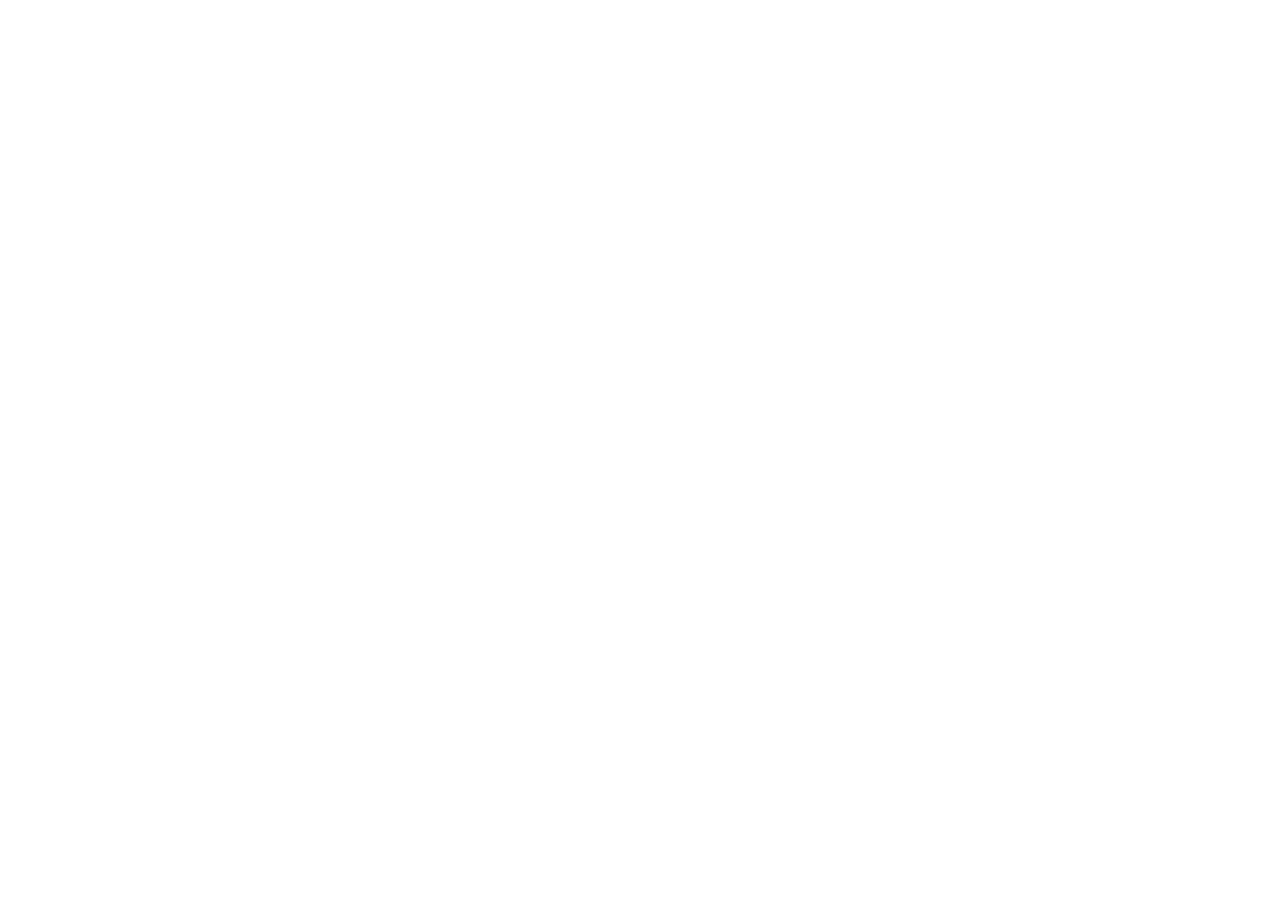
==== design-system/01-tokens/index.html @ 94b1780a "feat: add html boilerplate + design tokens for colors, typography, spacing, border-radius and shadow" ====
<!DOCTYPE html>
<html lang="en">
<head>
    <meta charset="UTF-8">
    <meta name="viewport" content="width=device-width, initial-scale=1.0">
    <title>Design Tokens</title>
    <link rel="stylesheet" href="tokens.css">
    <link rel="stylesheet" href="styles.css">
</head>
<body>
    
    
</body>
</html>
---- design-system/01-tokens/tokens.css ----
/* Token system */
:root {
    /* Colors */
    --color-primary-50: #f7f8ff;
    --color-primary-100: #c2cafd;
    --color-primary-200: #97a2f8;
    --color-primary-500: #767ff1;
    --color-primary-600: #595fc1;
    --color-primary-700: #2e316a;

    --color-neutral-0:   #FFFFFF;
    --color-neutral-50:  #F9FAFB;
    --color-neutral-100: #F3F4F6;
    --color-neutral-200: #E5E7EB;
    --color-neutral-400: #9CA3AF;
    --color-neutral-600: #4B5563;
    --color-neutral-900: #111827;

    --color-error-500:   #EF4444;
    --color-error-700:   #B91C1C;

    /* Typography */
    --font-family-base: 'Inter', -apple-system, BlinkMacSystemFont, sans-serif;
    --font-size-xs:   0.75rem;   /* 12px */
    --font-size-sm:   0.875rem;  /* 14px */
    --font-size-base: 1rem;      /* 16px */
    --font-size-lg:   1.125rem;  /* 18px */
    --font-size-xl:   1.25rem;   /* 20px */
    --font-size-2xl:  1.5rem;    /* 24px */
    --font-size-3xl:  1.875rem;  /* 30px */

    --font-weight-normal:   400;
    --font-weight-medium:   500;
    --font-weight-semibold: 600;
    --font-weight-bold:     700;

    --line-height-tight:   1.25;
    --line-height-normal:  1.5;
    --line-height-relaxed: 1.75;

    /* Spacing */
    --spacing-1:  0.25rem;  /* 4px */
    --spacing-2:  0.5rem;   /* 8px */
    --spacing-3:  0.75rem;  /* 12px */
    --spacing-4:  1rem;     /* 16px */
    --spacing-5:  1.25rem;  /* 20px */
    --spacing-6:  1.5rem;   /* 24px */
    --spacing-8:  2rem;     /* 32px */
    --spacing-10: 2.5rem;   /* 40px */
    --spacing-12: 3rem;     /* 48px */

    /* Border radius */
    --radius-sm:   0.25rem;  /* 4px */
    --radius-md:   0.375rem; /* 6px */
    --radius-lg:   0.5rem;   /* 8px */
    --radius-xl:   0.75rem;  /* 12px */
    --radius-full: 9999px;   /* pill shape */

    /* Shadows */
    --shadow-sm: 0 1px 2px 0 rgb(0 0 0 / 0.05);
    --shadow-md: 0 4px 6px -1px rgb(0 0 0 / 0.1), 0 2px 4px -2px rgb(0 0 0 / 0.1);
    --shadow-lg: 0 10px 15px -3px rgb(0 0 0 / 0.1), 0 4px 6px -4px rgb(0 0 0 / 0.1);

}
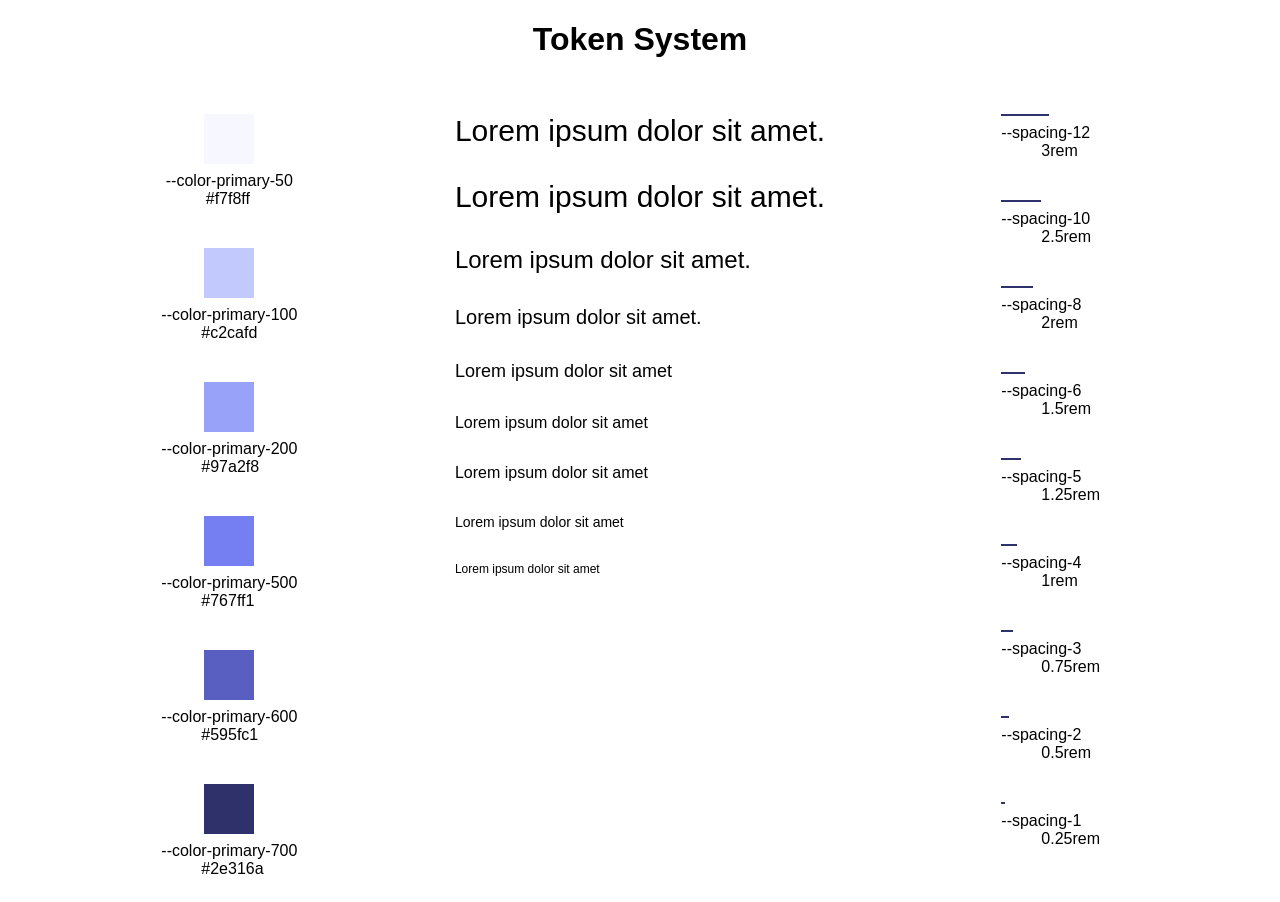
==== commit 764e2df2: "feat: add html structure and css styles for color, typography and spacing tokens" ====
--- a/design-system/01-tokens/index.html
+++ b/design-system/01-tokens/index.html
@@ -8,7 +8,147 @@
     <link rel="stylesheet" href="styles.css">
 </head>
 <body>
+
+    <h1 class="align-center">Token System</h1>
+    <div class="token-grid">
+        <section id="colors">
+            <article class="token-card" data-token="--color-primary-50">
+                <div class="color-swatch" style="background-color: var(--color-primary-50)"></div>
+                <div class="token-details">
+                    <dt class="var-name"></dt>
+                    <dd class="var-value"></dd>
+                </div>
+            </article>
+
+            <article class="token-card" data-token="--color-primary-100">
+                <div class="color-swatch" style="background-color: var(--color-primary-100)"></div>
+                <div class="token-details">
+                    <dt class="var-name"></dt>
+                    <dd class="var-value"></dd>
+                </div>
+            </article>
+
+            <article class="token-card" data-token="--color-primary-200">
+                <div class="color-swatch" style="background-color: var(--color-primary-200)"></div>
+                <div class="token-details">
+                    <dt class="var-name"></dt>
+                    <dd class="var-value"></dd>
+                </div>
+            </article>
+
+            <article class="token-card" data-token="--color-primary-500">
+                <div class="color-swatch" style="background-color: var(--color-primary-500)"></div>
+                <div class="token-details">
+                    <dt class="var-name"></dt>
+                    <dd class="var-value"></dd>
+                </div>
+            </article>
+
+            <article class="token-card" data-token="--color-primary-600">
+                <div class="color-swatch" style="background-color: var(--color-primary-600)"></div>
+                <div class="token-details">
+                    <dt class="var-name"></dt>
+                    <dd class="var-value"></dd>
+                </div>
+            </article>
+
+            <article class="token-card" data-token="--color-primary-700">
+                <div class="color-swatch" style="background-color: var(--color-primary-700)"></div>
+                <div class="token-label">
+                    <dt class="var-name"></dt>
+                    <dd class="var-value"></dd>
+                </div>
+            </article>
+        </section>
+
+        <section id="typography">
+            <div style="font-size: var(--font-size-3xl)">Lorem ipsum dolor sit amet.</div>
+            <div style="font-size: var(--font-size-3xl)">Lorem ipsum dolor sit amet.</div>
+            <div style="font-size: var(--font-size-2xl)">Lorem ipsum dolor sit amet.</div>
+            <div style="font-size: var(--font-size-xl)">Lorem ipsum dolor sit amet.</div>
+            <div style="font-size: var(--font-size-lg)">Lorem ipsum dolor sit amet</div>
+            <div style="font-size: var(--font-size-base)">Lorem ipsum dolor sit amet</div>
+            <div style="font-size: var(--font-size-md)">Lorem ipsum dolor sit amet</div>
+            <div style="font-size: var(--font-size-sm)">Lorem ipsum dolor sit amet</div>
+            <div style="font-size: var(--font-size-xs)">Lorem ipsum dolor sit amet</div>
+        </section>
+
+        <section id="spacing">
+            <article class="token-card" data-token="--spacing-12">
+                <div class="spacing-bar" style="width: var(--spacing-12)"></div>
+                <div class="token-label">
+                    <dt class="var-name"></dt>
+                    <dd class="var-value"></dd>
+                </div>
+            </article>
+
+            <article class="token-card" data-token="--spacing-10">
+                <div class="spacing-bar" style="width: var(--spacing-10)"></div>
+                <div class="token-label">
+                    <dt class="var-name"></dt>
+                    <dd class="var-value"></dd>
+                </div>
+            </article>
+
+            <article class="token-card" data-token="--spacing-8">
+                <div class="spacing-bar" style="width: var(--spacing-8)"></div>
+                <div class="token-label">
+                    <dt class="var-name"></dt>
+                    <dd class="var-value"></dd>
+                </div>
+            </article>
+
+            <article class="token-card" data-token="--spacing-6">
+                <div class="spacing-bar" style="width: var(--spacing-6)"></div>
+                <div class="token-label">
+                    <dt class="var-name"></dt>
+                    <dd class="var-value"></dd>
+                </div>
+            </article>
+
+            <article class="token-card" data-token="--spacing-5">
+                <div class="spacing-bar" style="width: var(--spacing-5)"></div>
+                <div class="token-label">
+                    <dt class="var-name"></dt>
+                    <dd class="var-value"></dd>
+                </div>
+            </article>
+
+            <article class="token-card" data-token="--spacing-4">
+                <div class="spacing-bar" style="width: var(--spacing-4)"></div>
+                <div class="token-label">
+                    <dt class="var-name"></dt>
+                    <dd class="var-value"></dd>
+                </div>
+            </article>
+
+            <article class="token-card" data-token="--spacing-3">
+                <div class="spacing-bar" style="width: var(--spacing-3)"></div>
+                <div class="token-label">
+                    <dt class="var-name"></dt>
+                    <dd class="var-value"></dd>
+                </div>
+            </article>
+
+            <article class="token-card" data-token="--spacing-2">
+                <div class="spacing-bar" style="width: var(--spacing-2)"></div>
+                <div class="token-label">
+                    <dt class="var-name"></dt>
+                    <dd class="var-value"></dd>
+                </div>
+            </article>
+
+            <article class="token-card" data-token="--spacing-1">
+                <div class="spacing-bar" style="width: var(--spacing-1)"></div>
+                <div class="token-label">
+                    <dt class="var-name"></dt>
+                    <dd class="var-value"></dd>
+                </div>
+            </article>
+        </section>
+
+    </div>
     
-    
+    <script src="main.js"></script>
 </body>
 </html>
--- a/design-system/01-tokens/styles.css
+++ b/design-system/01-tokens/styles.css
@@ -0,0 +1,48 @@
+@import url('tokens.css');
+
+body {
+    font-family: var(--font-family-base);
+}
+
+section {
+    display: flex;
+    flex-direction: column;
+    gap: var(--spacing-8)
+}
+
+.align-center {
+    text-align: center
+}
+
+.token-grid {
+    display: grid;
+    justify-items: center;
+    grid-template-columns: 1fr 1fr 1fr;
+    padding: var(--spacing-2) var(--spacing-4);
+    margin-top: var(--spacing-12)
+}
+
+.color-swatch {
+    height: 50px;
+    width: 50px
+}
+
+.token-card {
+    display: flex;
+    flex-direction: column;
+    gap: var(--spacing-2);
+    justify-content: center;
+    align-items: center;
+    margin-bottom: var(--spacing-2)
+}
+
+#spacing .token-card {
+    align-items: flex-start
+}
+
+
+.spacing-bar {
+    height: 2px;
+    background-color: var(--color-primary-700);
+    
+}
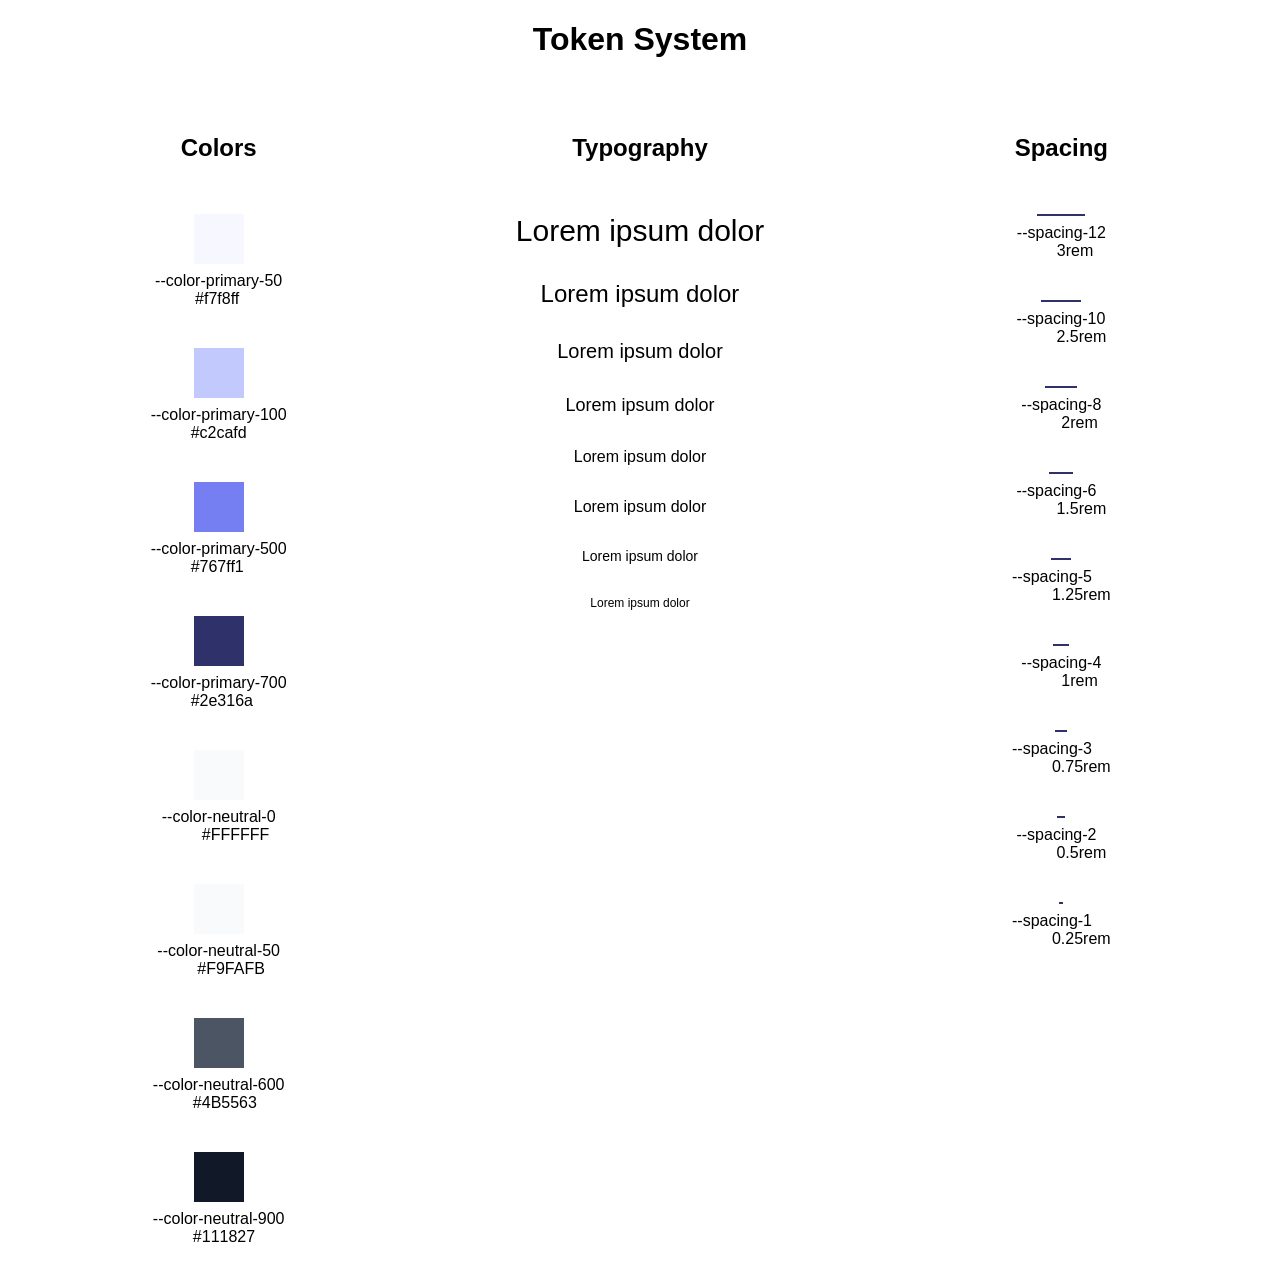
==== commit 3b1bcda4: "feat: add neutral color visualization + modify the grid layout to be responsive on all screen sizes" ====
--- a/design-system/01-tokens/index.html
+++ b/design-system/01-tokens/index.html
@@ -9,9 +9,10 @@
 </head>
 <body>
 
-    <h1 class="align-center">Token System</h1>
+    <h1>Token System</h1>
     <div class="token-grid">
         <section id="colors">
+            <h2>Colors</h2>
             <article class="token-card" data-token="--color-primary-50">
                 <div class="color-swatch" style="background-color: var(--color-primary-50)"></div>
                 <div class="token-details">
@@ -28,24 +29,8 @@
                 </div>
             </article>
 
-            <article class="token-card" data-token="--color-primary-200">
-                <div class="color-swatch" style="background-color: var(--color-primary-200)"></div>
-                <div class="token-details">
-                    <dt class="var-name"></dt>
-                    <dd class="var-value"></dd>
-                </div>
-            </article>
-
             <article class="token-card" data-token="--color-primary-500">
                 <div class="color-swatch" style="background-color: var(--color-primary-500)"></div>
-                <div class="token-details">
-                    <dt class="var-name"></dt>
-                    <dd class="var-value"></dd>
-                </div>
-            </article>
-
-            <article class="token-card" data-token="--color-primary-600">
-                <div class="color-swatch" style="background-color: var(--color-primary-600)"></div>
                 <div class="token-details">
                     <dt class="var-name"></dt>
                     <dd class="var-value"></dd>
@@ -59,21 +44,54 @@
                     <dd class="var-value"></dd>
                 </div>
             </article>
+
+            <article class="token-card" data-token="--color-neutral-0">
+                <div class="color-swatch" style="background-color: var(--color-neutral-50)"></div>
+                <div class="token-details">
+                    <dt class="var-name"></dt>
+                    <dd class="var-value"></dd>
+                </div>
+            </article>
+
+            <article class="token-card" data-token="--color-neutral-50">
+                <div class="color-swatch" style="background-color: var(--color-neutral-50)"></div>
+                <div class="token-details">
+                    <dt class="var-name"></dt>
+                    <dd class="var-value"></dd>
+                </div>
+            </article>
+
+            <article class="token-card" data-token="--color-neutral-600">
+                <div class="color-swatch" style="background-color: var(--color-neutral-600)"></div>
+                <div class="token-details">
+                    <dt class="var-name"></dt>
+                    <dd class="var-value"></dd>
+                </div>
+            </article>
+
+            <article class="token-card" data-token="--color-neutral-900">
+                <div class="color-swatch" style="background-color: var(--color-neutral-900)"></div>
+                <div class="token-details">
+                    <dt class="var-name"></dt>
+                    <dd class="var-value"></dd>
+                </div>
+            </article>
         </section>
 
         <section id="typography">
-            <div style="font-size: var(--font-size-3xl)">Lorem ipsum dolor sit amet.</div>
-            <div style="font-size: var(--font-size-3xl)">Lorem ipsum dolor sit amet.</div>
-            <div style="font-size: var(--font-size-2xl)">Lorem ipsum dolor sit amet.</div>
-            <div style="font-size: var(--font-size-xl)">Lorem ipsum dolor sit amet.</div>
-            <div style="font-size: var(--font-size-lg)">Lorem ipsum dolor sit amet</div>
-            <div style="font-size: var(--font-size-base)">Lorem ipsum dolor sit amet</div>
-            <div style="font-size: var(--font-size-md)">Lorem ipsum dolor sit amet</div>
-            <div style="font-size: var(--font-size-sm)">Lorem ipsum dolor sit amet</div>
-            <div style="font-size: var(--font-size-xs)">Lorem ipsum dolor sit amet</div>
+            <h2>Typography</h2>
+            <div style="font-size: var(--font-size-3xl)">Lorem ipsum dolor</div>
+            <div style="font-size: var(--font-size-2xl)">Lorem ipsum dolor</div>
+            <div style="font-size: var(--font-size-xl)">Lorem ipsum dolor</div>
+            <div style="font-size: var(--font-size-lg)">Lorem ipsum dolor</div>
+            <div style="font-size: var(--font-size-base)">Lorem ipsum dolor</div>
+            <div style="font-size: var(--font-size-md)">Lorem ipsum dolor</div>
+            <div style="font-size: var(--font-size-sm)">Lorem ipsum dolor</div>
+            <div style="font-size: var(--font-size-xs)">Lorem ipsum dolor</div>
         </section>
 
         <section id="spacing">
+            <h2>Spacing</h2>
             <article class="token-card" data-token="--spacing-12">
                 <div class="spacing-bar" style="width: var(--spacing-12)"></div>
                 <div class="token-label">
@@ -146,7 +164,6 @@
                 </div>
             </article>
         </section>
-
     </div>
     
     <script src="main.js"></script>
--- a/design-system/01-tokens/tokens.css
+++ b/design-system/01-tokens/tokens.css
@@ -3,21 +3,16 @@
     /* Colors */
     --color-primary-50: #f7f8ff;
     --color-primary-100: #c2cafd;
-    --color-primary-200: #97a2f8;
     --color-primary-500: #767ff1;
-    --color-primary-600: #595fc1;
     --color-primary-700: #2e316a;
 
     --color-neutral-0:   #FFFFFF;
     --color-neutral-50:  #F9FAFB;
-    --color-neutral-100: #F3F4F6;
-    --color-neutral-200: #E5E7EB;
-    --color-neutral-400: #9CA3AF;
     --color-neutral-600: #4B5563;
     --color-neutral-900: #111827;
 
     --color-error-500:   #EF4444;
-    --color-error-700:   #B91C1C;
+    --color-warning-700:   #B91C1C;
 
     /* Typography */
     --font-family-base: 'Inter', -apple-system, BlinkMacSystemFont, sans-serif;
--- a/design-system/01-tokens/styles.css
+++ b/design-system/01-tokens/styles.css
@@ -10,14 +10,16 @@
     gap: var(--spacing-8)
 }
 
-.align-center {
+h1, h2 {
     text-align: center
 }
 
 .token-grid {
     display: grid;
+    gap: var(--spacing-8);
+    row-gap: var(--spacing-12);
     justify-items: center;
-    grid-template-columns: 1fr 1fr 1fr;
+    grid-template-columns: repeat(auto-fit, minmax(260px, 1fr));
     padding: var(--spacing-2) var(--spacing-4);
     margin-top: var(--spacing-12)
 }
@@ -36,13 +38,13 @@
     margin-bottom: var(--spacing-2)
 }
 
-#spacing .token-card {
-    align-items: flex-start
-}
-
 
 .spacing-bar {
     height: 2px;
     background-color: var(--color-primary-700);
     
+}
+
+#typography div {
+    text-align: center;
 }
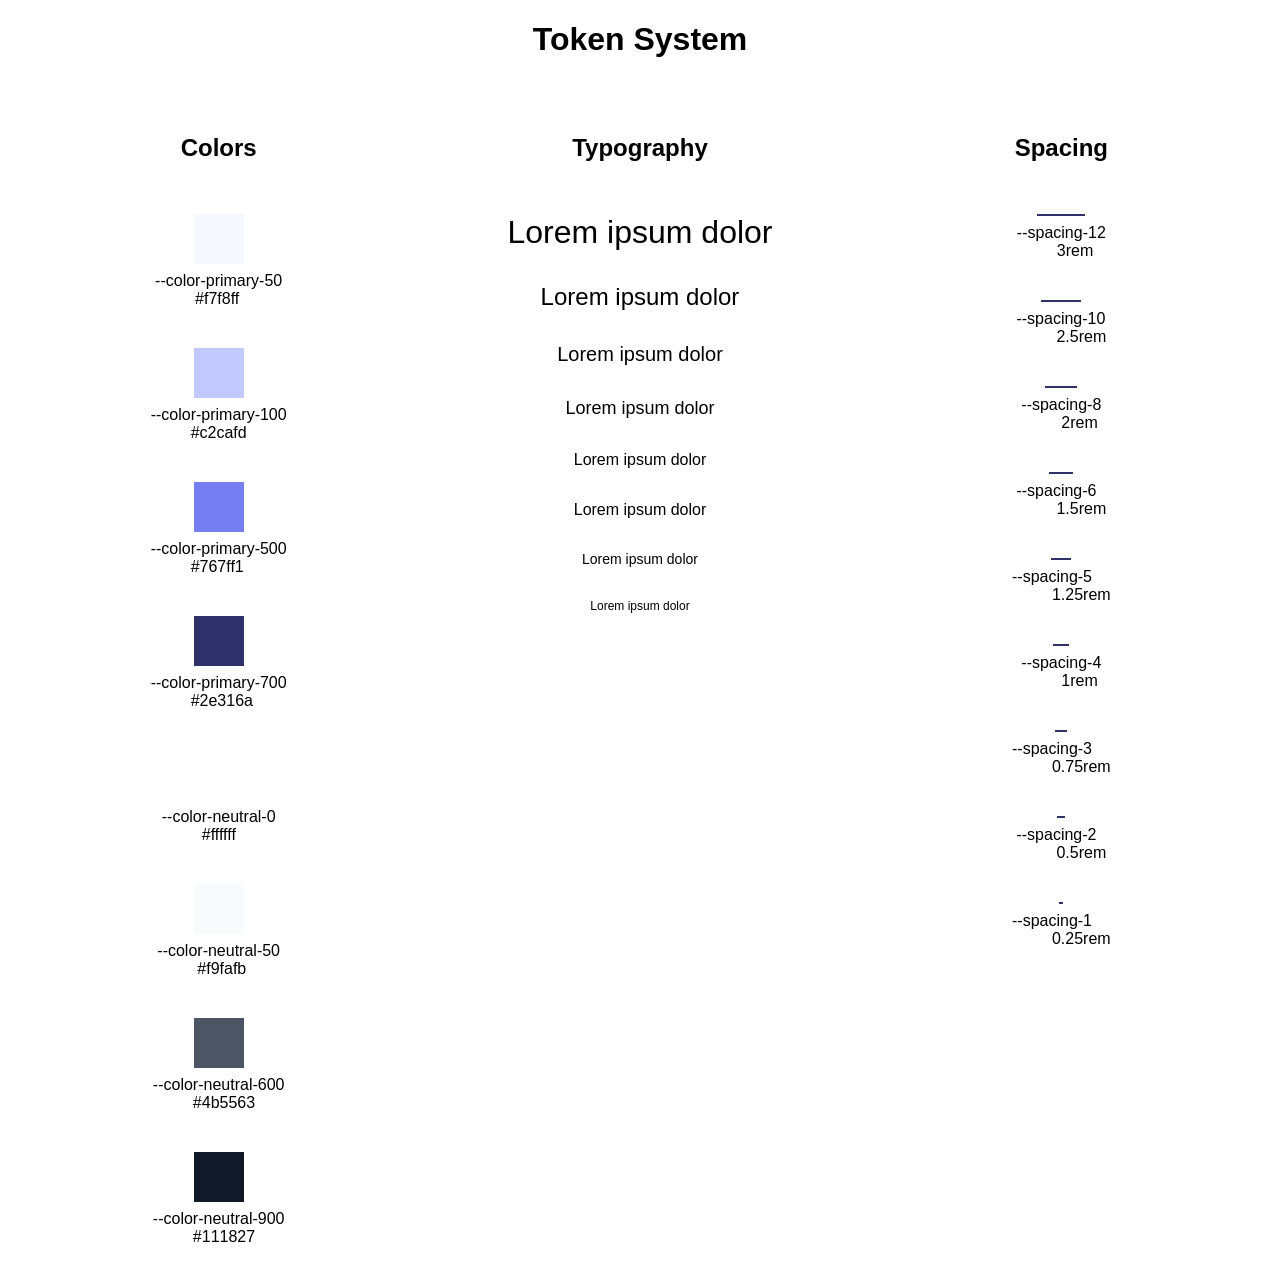
==== commit c09d2d2a: "fix(01-tokens): remove inline css styles from index.html and let javascript apply css styles (color " ====
--- a/design-system/01-tokens/index.html
+++ b/design-system/01-tokens/index.html
@@ -14,7 +14,7 @@
         <section id="colors">
             <h2>Colors</h2>
             <article class="token-card" data-token="--color-primary-50">
-                <div class="color-swatch" style="background-color: var(--color-primary-50)"></div>
+                <div class="color-swatch"></div>
                 <div class="token-details">
                     <dt class="var-name"></dt>
                     <dd class="var-value"></dd>
@@ -22,7 +22,7 @@
             </article>
 
             <article class="token-card" data-token="--color-primary-100">
-                <div class="color-swatch" style="background-color: var(--color-primary-100)"></div>
+                <div class="color-swatch"></div>
                 <div class="token-details">
                     <dt class="var-name"></dt>
                     <dd class="var-value"></dd>
@@ -30,7 +30,7 @@
             </article>
 
             <article class="token-card" data-token="--color-primary-500">
-                <div class="color-swatch" style="background-color: var(--color-primary-500)"></div>
+                <div class="color-swatch"></div>
                 <div class="token-details">
                     <dt class="var-name"></dt>
                     <dd class="var-value"></dd>
@@ -38,7 +38,7 @@
             </article>
 
             <article class="token-card" data-token="--color-primary-700">
-                <div class="color-swatch" style="background-color: var(--color-primary-700)"></div>
+                <div class="color-swatch"></div>
                 <div class="token-label">
                     <dt class="var-name"></dt>
                     <dd class="var-value"></dd>
@@ -46,7 +46,7 @@
             </article>
 
             <article class="token-card" data-token="--color-neutral-0">
-                <div class="color-swatch" style="background-color: var(--color-neutral-50)"></div>
+                <div class="color-swatch"></div>
                 <div class="token-details">
                     <dt class="var-name"></dt>
                     <dd class="var-value"></dd>
@@ -54,7 +54,7 @@
             </article>
 
             <article class="token-card" data-token="--color-neutral-50">
-                <div class="color-swatch" style="background-color: var(--color-neutral-50)"></div>
+                <div class="color-swatch"></div>
                 <div class="token-details">
                     <dt class="var-name"></dt>
                     <dd class="var-value"></dd>
@@ -62,7 +62,7 @@
             </article>
 
             <article class="token-card" data-token="--color-neutral-600">
-                <div class="color-swatch" style="background-color: var(--color-neutral-600)"></div>
+                <div class="color-swatch"></div>
                 <div class="token-details">
                     <dt class="var-name"></dt>
                     <dd class="var-value"></dd>
@@ -70,7 +70,7 @@
             </article>
 
             <article class="token-card" data-token="--color-neutral-900">
-                <div class="color-swatch" style="background-color: var(--color-neutral-900)"></div>
+                <div class="color-swatch"></div>
                 <div class="token-details">
                     <dt class="var-name"></dt>
                     <dd class="var-value"></dd>
--- a/design-system/01-tokens/tokens.css
+++ b/design-system/01-tokens/tokens.css
@@ -1,18 +1,22 @@
 /* Token system */
 :root {
     /* Colors */
-    --color-primary-50: #f7f8ff;
+    --color-primary-50:  #f7f8ff;
     --color-primary-100: #c2cafd;
+    --color-primary-300: #91a5f6;
     --color-primary-500: #767ff1;
+    --color-primary-600: #666ed2;
     --color-primary-700: #2e316a;
+    --color-primary-900: #202850;
 
-    --color-neutral-0:   #FFFFFF;
-    --color-neutral-50:  #F9FAFB;
-    --color-neutral-600: #4B5563;
+    --color-neutral-0:   #ffffff;
+    --color-neutral-50:  #f9fafb;
+    --color-neutral-600: #4b5563;
     --color-neutral-900: #111827;
 
-    --color-error-500:   #EF4444;
-    --color-warning-700:   #B91C1C;
+    --color-error-500:   #ae4767;
+    --color-error-700:   #9b1f4f;
+    --color-error-900:   #7c173e;
 
     /* Typography */
     --font-family-base: 'Inter', -apple-system, BlinkMacSystemFont, sans-serif;
@@ -22,7 +26,9 @@
     --font-size-lg:   1.125rem;  /* 18px */
     --font-size-xl:   1.25rem;   /* 20px */
     --font-size-2xl:  1.5rem;    /* 24px */
-    --font-size-3xl:  1.875rem;  /* 30px */
+    --font-size-3xl:  2rem;      /* 32px */
+    --font-size-4xl:  3rem;      /* 48px */
+    --font-size-5xl:  4rem;      /* 64px */
 
     --font-weight-normal:   400;
     --font-weight-medium:   500;
@@ -34,6 +40,7 @@
     --line-height-relaxed: 1.75;
 
     /* Spacing */
+    --spacing-0:  0.125rem;
     --spacing-1:  0.25rem;  /* 4px */
     --spacing-2:  0.5rem;   /* 8px */
     --spacing-3:  0.75rem;  /* 12px */
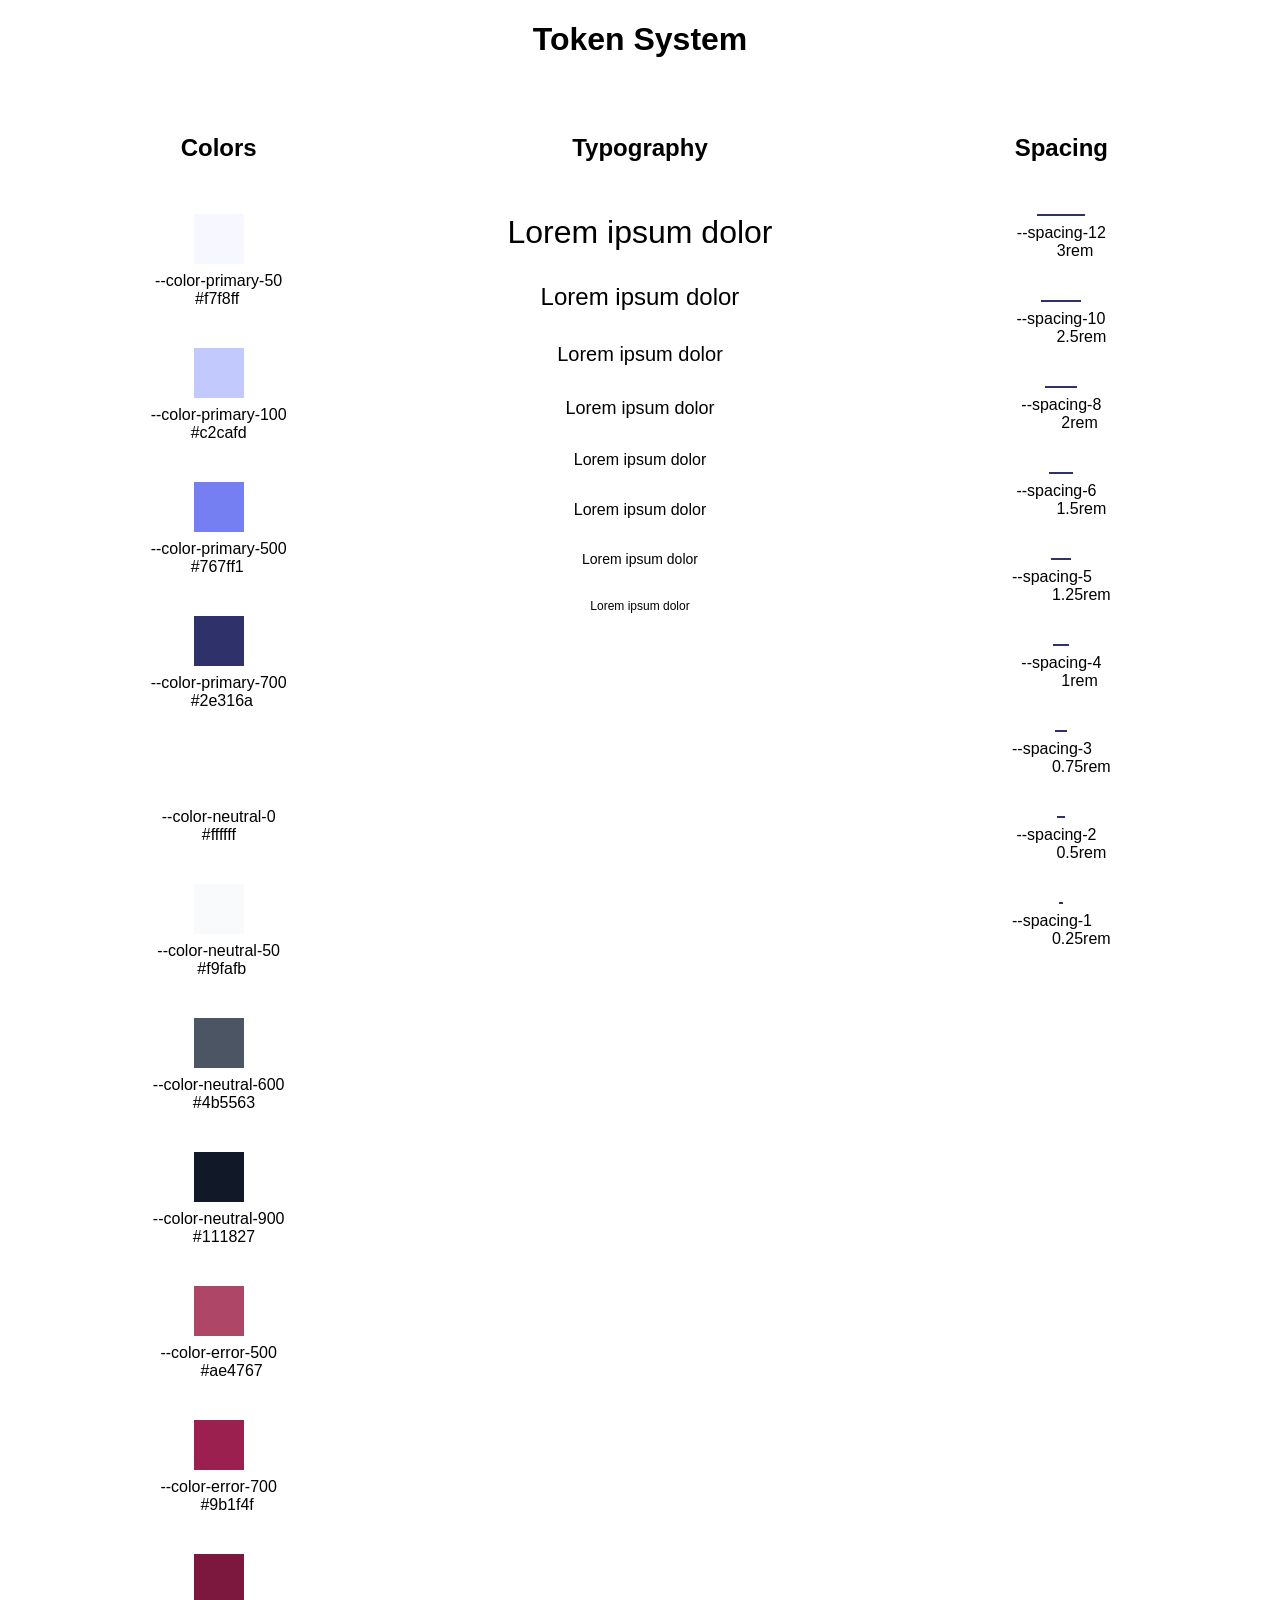
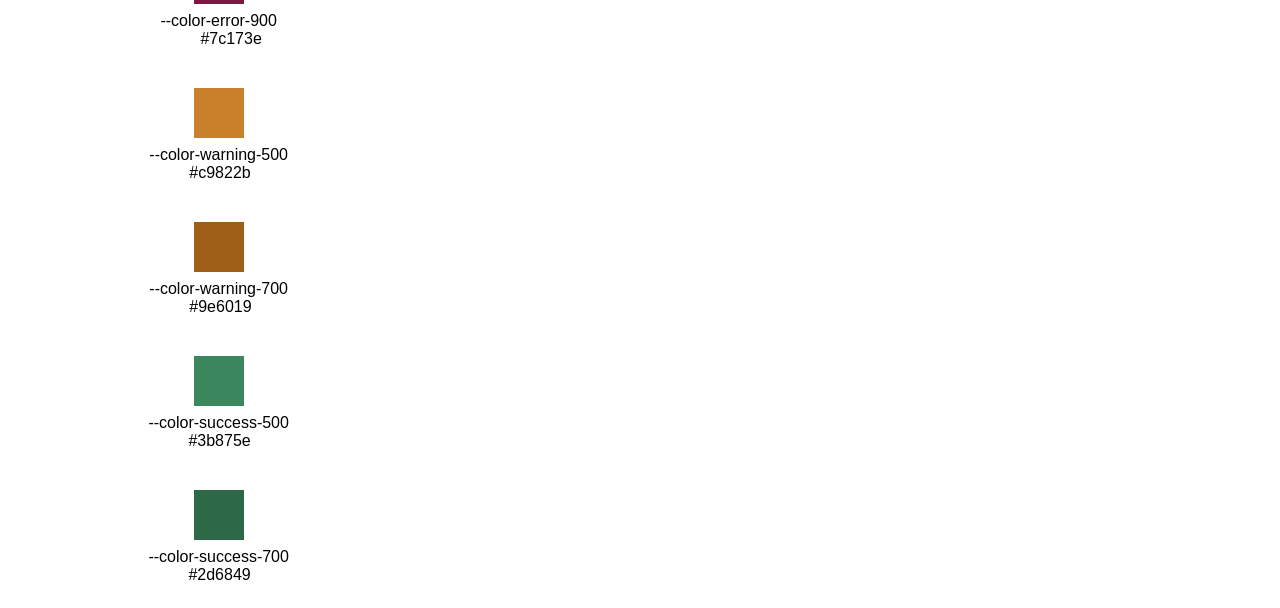
==== commit 83396787: "feat(01-tokens): add tokens for warning and success colors + display all color tokens in the tokens " ====
--- a/design-system/01-tokens/index.html
+++ b/design-system/01-tokens/index.html
@@ -70,6 +70,62 @@
             </article>
 
             <article class="token-card" data-token="--color-neutral-900">
+                <div class="color-swatch"></div>
+                <div class="token-details">
+                    <dt class="var-name"></dt>
+                    <dd class="var-value"></dd>
+                </div>
+            </article>
+
+            <article class="token-card" data-token="--color-error-500">
+                <div class="color-swatch"></div>
+                <div class="token-details">
+                    <dt class="var-name"></dt>
+                    <dd class="var-value"></dd>
+                </div>
+            </article>
+
+            <article class="token-card" data-token="--color-error-700">
+                <div class="color-swatch"></div>
+                <div class="token-details">
+                    <dt class="var-name"></dt>
+                    <dd class="var-value"></dd>
+                </div>
+            </article>
+
+            <article class="token-card" data-token="--color-error-900">
+                <div class="color-swatch"></div>
+                <div class="token-details">
+                    <dt class="var-name"></dt>
+                    <dd class="var-value"></dd>
+                </div>
+            </article>
+
+            <article class="token-card" data-token="--color-warning-500">
+                <div class="color-swatch"></div>
+                <div class="token-details">
+                    <dt class="var-name"></dt>
+                    <dd class="var-value"></dd>
+                </div>
+            </article>
+
+            <article class="token-card" data-token="--color-warning-700">
+                <div class="color-swatch"></div>
+                <div class="token-details">
+                    <dt class="var-name"></dt>
+                    <dd class="var-value"></dd>
+                </div>
+            </article>
+
+            <article class="token-card" data-token="--color-success-500">
+                <div class="color-swatch"></div>
+                <div class="token-details">
+                    <dt class="var-name"></dt>
+                    <dd class="var-value"></dd>
+                </div>
+            </article>
+
+            <article class="token-card" data-token="--color-success-700">
                 <div class="color-swatch"></div>
                 <div class="token-details">
                     <dt class="var-name"></dt>
--- a/design-system/01-tokens/tokens.css
+++ b/design-system/01-tokens/tokens.css
@@ -17,6 +17,12 @@
     --color-error-500:   #ae4767;
     --color-error-700:   #9b1f4f;
     --color-error-900:   #7c173e;
+
+    --color-success-500: #3b875e;
+    --color-success-700: #2d6849;
+
+    --color-warning-500: #c9822b;
+    --color-warning-700: #9e6019;
 
     /* Typography */
     --font-family-base: 'Inter', -apple-system, BlinkMacSystemFont, sans-serif;
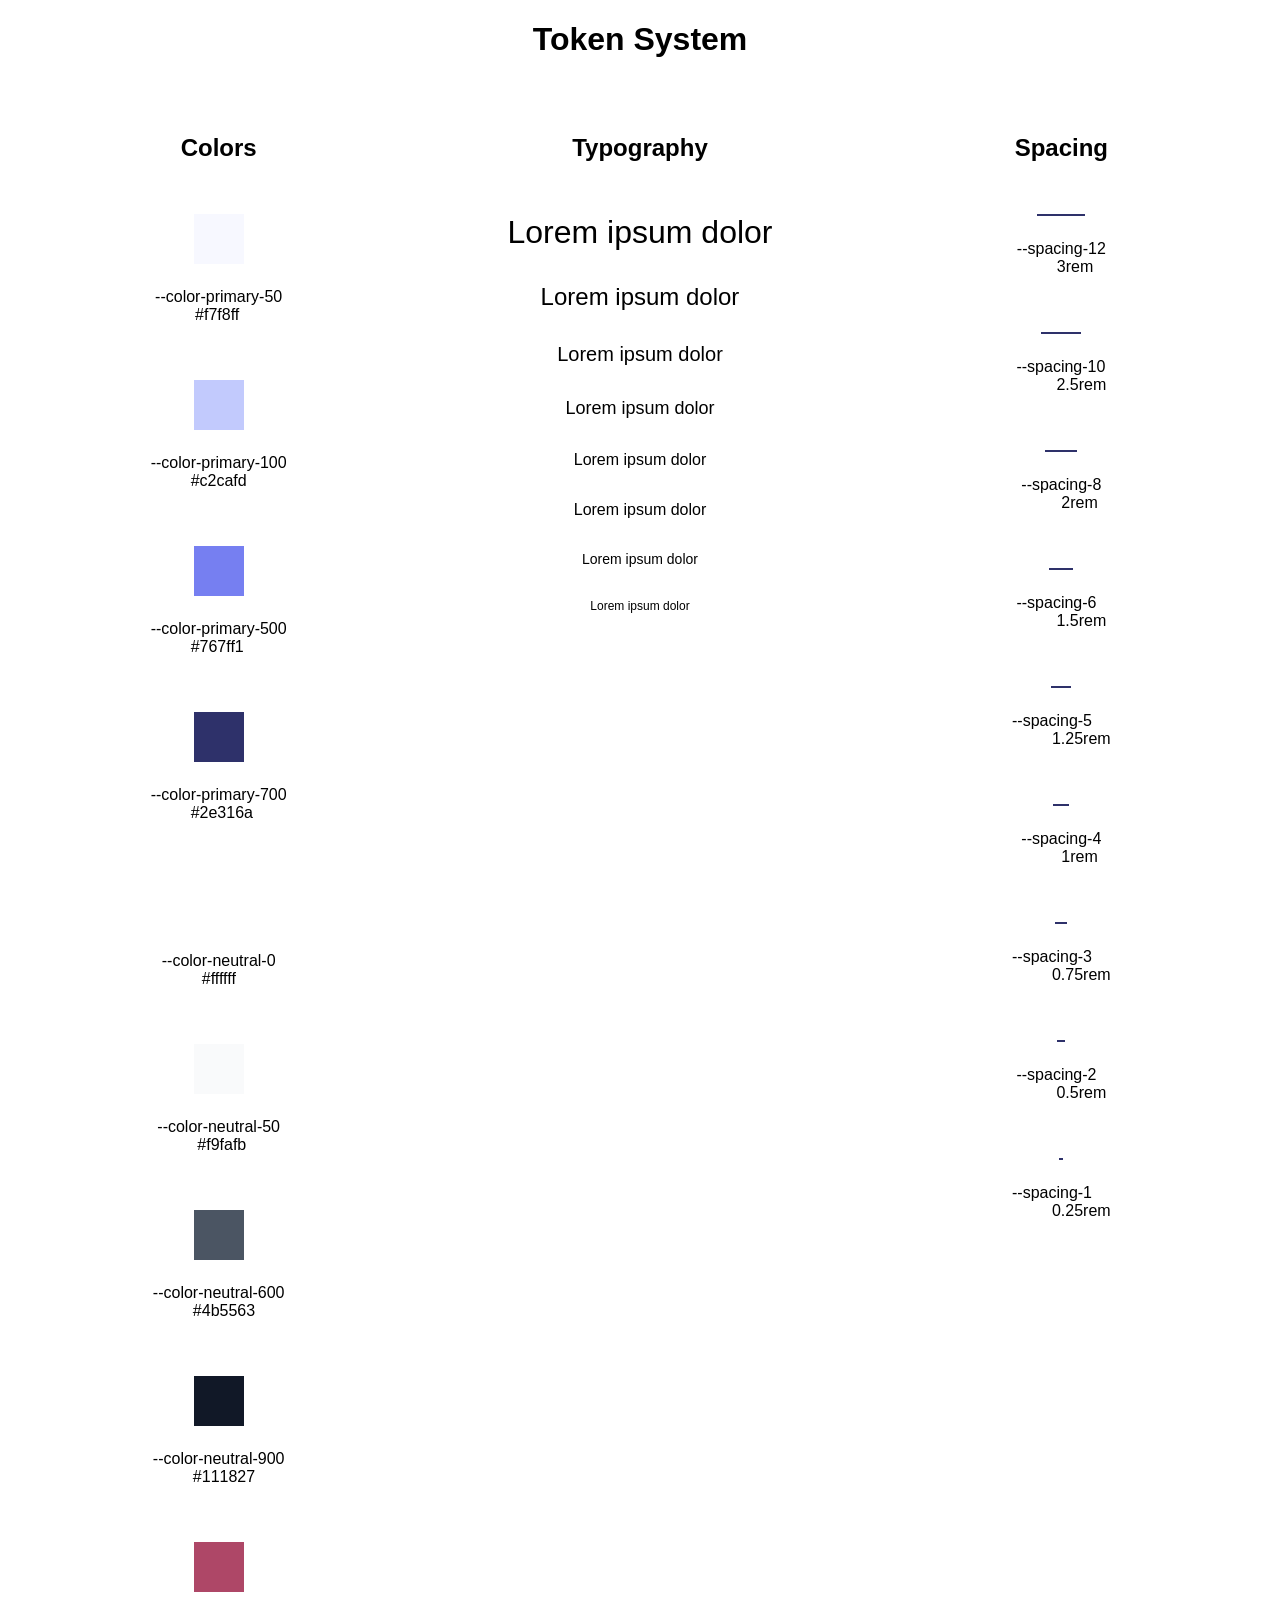
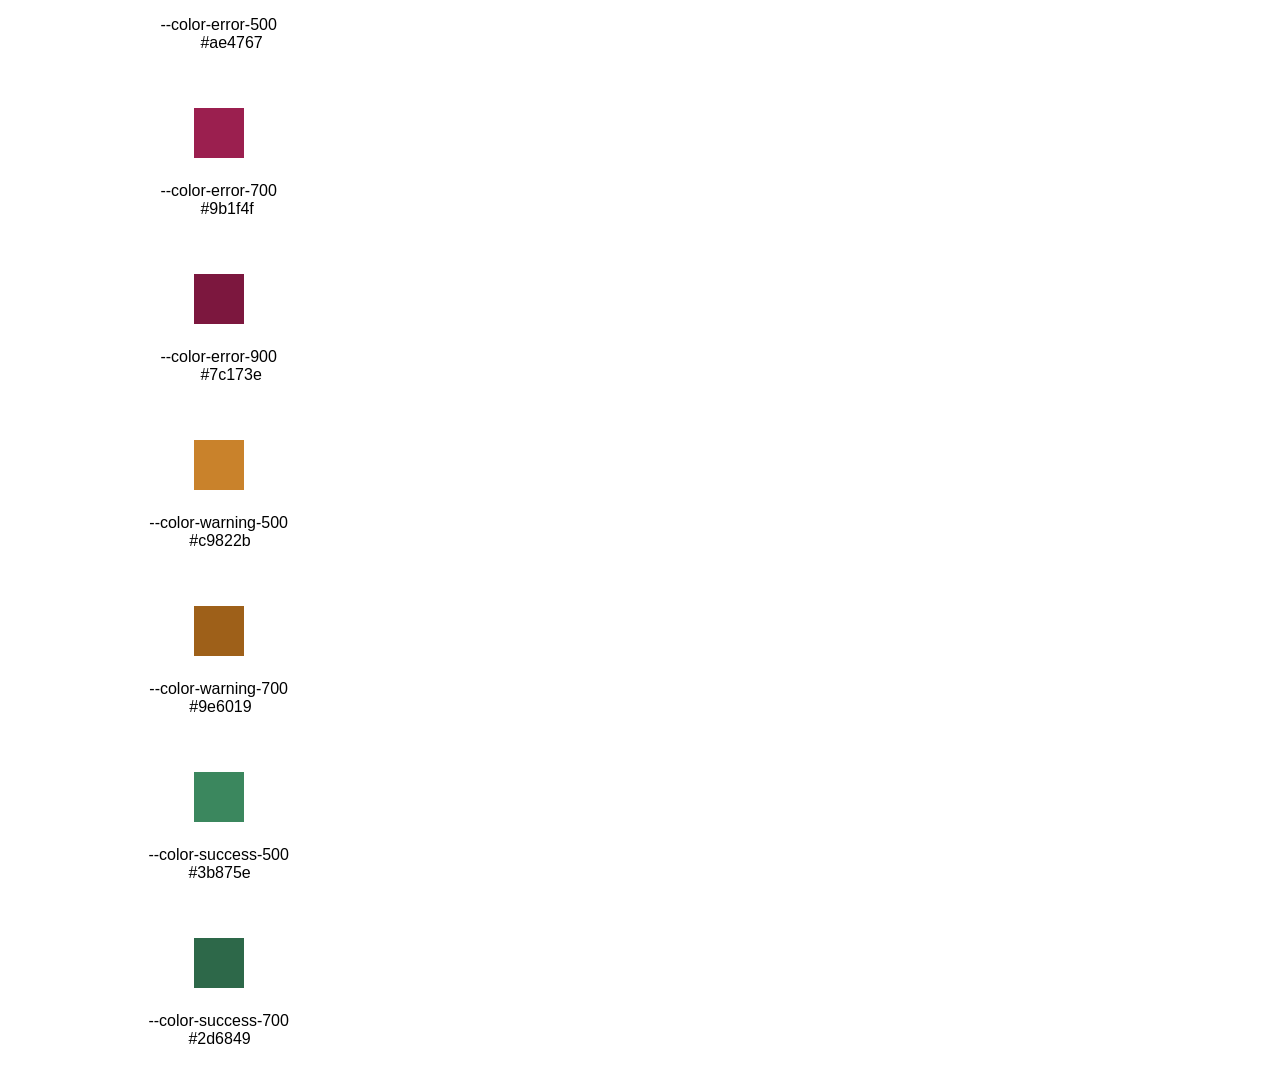
==== commit 9a552551: "fix(01-tokens): change <div> elements containing <dt> and <dd> pairs to <dl> elements as per correct" ====
--- a/design-system/01-tokens/index.html
+++ b/design-system/01-tokens/index.html
@@ -15,122 +15,122 @@
             <h2>Colors</h2>
             <article class="token-card" data-token="--color-primary-50">
                 <div class="color-swatch"></div>
-                <div class="token-details">
-                    <dt class="var-name"></dt>
-                    <dd class="var-value"></dd>
-                </div>
+                <dl class="token-label">
+                    <dt class="var-name"></dt>
+                    <dd class="var-value"></dd>
+                </dl>
             </article>
 
             <article class="token-card" data-token="--color-primary-100">
                 <div class="color-swatch"></div>
-                <div class="token-details">
-                    <dt class="var-name"></dt>
-                    <dd class="var-value"></dd>
-                </div>
+                <dl class="token-label">
+                    <dt class="var-name"></dt>
+                    <dd class="var-value"></dd>
+                </dl>
             </article>
 
             <article class="token-card" data-token="--color-primary-500">
                 <div class="color-swatch"></div>
-                <div class="token-details">
-                    <dt class="var-name"></dt>
-                    <dd class="var-value"></dd>
-                </div>
+                <dl class="token-label">
+                    <dt class="var-name"></dt>
+                    <dd class="var-value"></dd>
+                </dl>
             </article>
 
             <article class="token-card" data-token="--color-primary-700">
                 <div class="color-swatch"></div>
-                <div class="token-label">
-                    <dt class="var-name"></dt>
-                    <dd class="var-value"></dd>
-                </div>
+                <dl class="token-label">
+                    <dt class="var-name"></dt>
+                    <dd class="var-value"></dd>
+                </dl>
             </article>
 
             <article class="token-card" data-token="--color-neutral-0">
                 <div class="color-swatch"></div>
-                <div class="token-details">
-                    <dt class="var-name"></dt>
-                    <dd class="var-value"></dd>
-                </div>
+                <dl class="token-label">
+                    <dt class="var-name"></dt>
+                    <dd class="var-value"></dd>
+                </dl>
             </article>
 
             <article class="token-card" data-token="--color-neutral-50">
                 <div class="color-swatch"></div>
-                <div class="token-details">
-                    <dt class="var-name"></dt>
-                    <dd class="var-value"></dd>
-                </div>
+                <dl class="token-label">
+                    <dt class="var-name"></dt>
+                    <dd class="var-value"></dd>
+                </dl>
             </article>
 
             <article class="token-card" data-token="--color-neutral-600">
                 <div class="color-swatch"></div>
-                <div class="token-details">
-                    <dt class="var-name"></dt>
-                    <dd class="var-value"></dd>
-                </div>
+                <dl class="token-label">
+                    <dt class="var-name"></dt>
+                    <dd class="var-value"></dd>
+                </dl>
             </article>
 
             <article class="token-card" data-token="--color-neutral-900">
                 <div class="color-swatch"></div>
-                <div class="token-details">
-                    <dt class="var-name"></dt>
-                    <dd class="var-value"></dd>
-                </div>
+                <dl class="token-label">
+                    <dt class="var-name"></dt>
+                    <dd class="var-value"></dd>
+                </dl>
             </article>
 
             <article class="token-card" data-token="--color-error-500">
                 <div class="color-swatch"></div>
-                <div class="token-details">
-                    <dt class="var-name"></dt>
-                    <dd class="var-value"></dd>
-                </div>
+                <dl class="token-label">
+                    <dt class="var-name"></dt>
+                    <dd class="var-value"></dd>
+                </dl>
             </article>
 
             <article class="token-card" data-token="--color-error-700">
                 <div class="color-swatch"></div>
-                <div class="token-details">
-                    <dt class="var-name"></dt>
-                    <dd class="var-value"></dd>
-                </div>
+                <dl class="token-label">
+                    <dt class="var-name"></dt>
+                    <dd class="var-value"></dd>
+                </dl>
             </article>
 
             <article class="token-card" data-token="--color-error-900">
                 <div class="color-swatch"></div>
-                <div class="token-details">
-                    <dt class="var-name"></dt>
-                    <dd class="var-value"></dd>
-                </div>
+                <dl class="token-label">
+                    <dt class="var-name"></dt>
+                    <dd class="var-value"></dd>
+                </dl>
             </article>
 
             <article class="token-card" data-token="--color-warning-500">
                 <div class="color-swatch"></div>
-                <div class="token-details">
-                    <dt class="var-name"></dt>
-                    <dd class="var-value"></dd>
-                </div>
+                <dl class="token-label">
+                    <dt class="var-name"></dt>
+                    <dd class="var-value"></dd>
+                </dl>
             </article>
 
             <article class="token-card" data-token="--color-warning-700">
                 <div class="color-swatch"></div>
-                <div class="token-details">
-                    <dt class="var-name"></dt>
-                    <dd class="var-value"></dd>
-                </div>
+                <dl class="token-label">
+                    <dt class="var-name"></dt>
+                    <dd class="var-value"></dd>
+                </dl>
             </article>
 
             <article class="token-card" data-token="--color-success-500">
                 <div class="color-swatch"></div>
-                <div class="token-details">
-                    <dt class="var-name"></dt>
-                    <dd class="var-value"></dd>
-                </div>
+                <dl class="token-label">
+                    <dt class="var-name"></dt>
+                    <dd class="var-value"></dd>
+                </dl>
             </article>
 
             <article class="token-card" data-token="--color-success-700">
                 <div class="color-swatch"></div>
-                <div class="token-details">
-                    <dt class="var-name"></dt>
-                    <dd class="var-value"></dd>
-                </div>
+                <dl class="token-label">
+                    <dt class="var-name"></dt>
+                    <dd class="var-value"></dd>
+                </dl>
             </article>
         </section>
 
@@ -150,74 +150,74 @@
             <h2>Spacing</h2>
             <article class="token-card" data-token="--spacing-12">
                 <div class="spacing-bar" style="width: var(--spacing-12)"></div>
-                <div class="token-label">
-                    <dt class="var-name"></dt>
-                    <dd class="var-value"></dd>
-                </div>
+                <dl class="token-label">
+                    <dt class="var-name"></dt>
+                    <dd class="var-value"></dd>
+                </dl>
             </article>
 
             <article class="token-card" data-token="--spacing-10">
                 <div class="spacing-bar" style="width: var(--spacing-10)"></div>
-                <div class="token-label">
-                    <dt class="var-name"></dt>
-                    <dd class="var-value"></dd>
-                </div>
+                <dl class="token-label">
+                    <dt class="var-name"></dt>
+                    <dd class="var-value"></dd>
+                </dl>
             </article>
 
             <article class="token-card" data-token="--spacing-8">
                 <div class="spacing-bar" style="width: var(--spacing-8)"></div>
-                <div class="token-label">
-                    <dt class="var-name"></dt>
-                    <dd class="var-value"></dd>
-                </div>
+                <dl class="token-label">
+                    <dt class="var-name"></dt>
+                    <dd class="var-value"></dd>
+                </dl>
             </article>
 
             <article class="token-card" data-token="--spacing-6">
                 <div class="spacing-bar" style="width: var(--spacing-6)"></div>
-                <div class="token-label">
-                    <dt class="var-name"></dt>
-                    <dd class="var-value"></dd>
-                </div>
+                <dl class="token-label">
+                    <dt class="var-name"></dt>
+                    <dd class="var-value"></dd>
+                </dl>
             </article>
 
             <article class="token-card" data-token="--spacing-5">
                 <div class="spacing-bar" style="width: var(--spacing-5)"></div>
-                <div class="token-label">
-                    <dt class="var-name"></dt>
-                    <dd class="var-value"></dd>
-                </div>
+                <dl class="token-label">
+                    <dt class="var-name"></dt>
+                    <dd class="var-value"></dd>
+                </dl>
             </article>
 
             <article class="token-card" data-token="--spacing-4">
                 <div class="spacing-bar" style="width: var(--spacing-4)"></div>
-                <div class="token-label">
-                    <dt class="var-name"></dt>
-                    <dd class="var-value"></dd>
-                </div>
+                <dl class="token-label">
+                    <dt class="var-name"></dt>
+                    <dd class="var-value"></dd>
+                </dl>
             </article>
 
             <article class="token-card" data-token="--spacing-3">
                 <div class="spacing-bar" style="width: var(--spacing-3)"></div>
-                <div class="token-label">
-                    <dt class="var-name"></dt>
-                    <dd class="var-value"></dd>
-                </div>
+                <dl class="token-label">
+                    <dt class="var-name"></dt>
+                    <dd class="var-value"></dd>
+                </dl>
             </article>
 
             <article class="token-card" data-token="--spacing-2">
                 <div class="spacing-bar" style="width: var(--spacing-2)"></div>
-                <div class="token-label">
-                    <dt class="var-name"></dt>
-                    <dd class="var-value"></dd>
-                </div>
+                <dl class="token-label">
+                    <dt class="var-name"></dt>
+                    <dd class="var-value"></dd>
+                </dl>
             </article>
 
             <article class="token-card" data-token="--spacing-1">
                 <div class="spacing-bar" style="width: var(--spacing-1)"></div>
-                <div class="token-label">
-                    <dt class="var-name"></dt>
-                    <dd class="var-value"></dd>
-                </div>
+                <dl class="token-label">
+                    <dt class="var-name"></dt>
+                    <dd class="var-value"></dd>
+                </dl>
             </article>
         </section>
     </div>
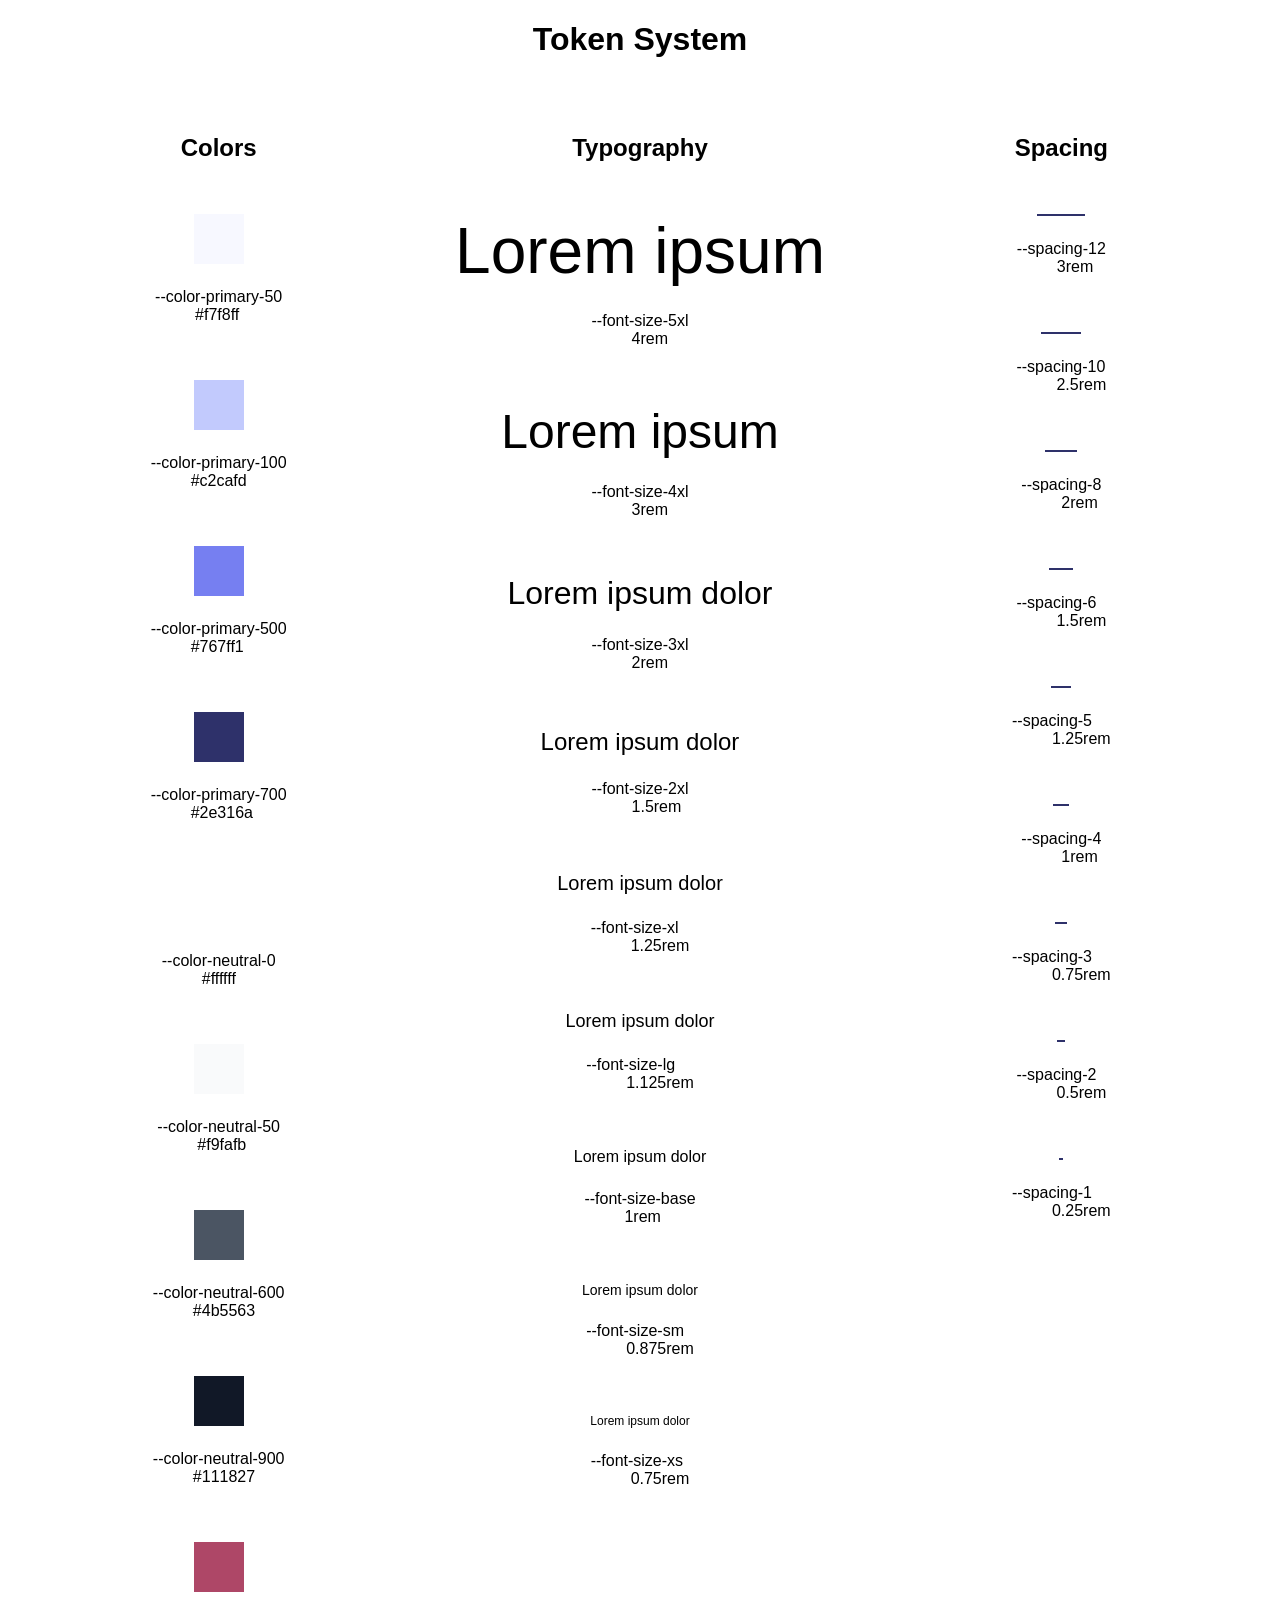
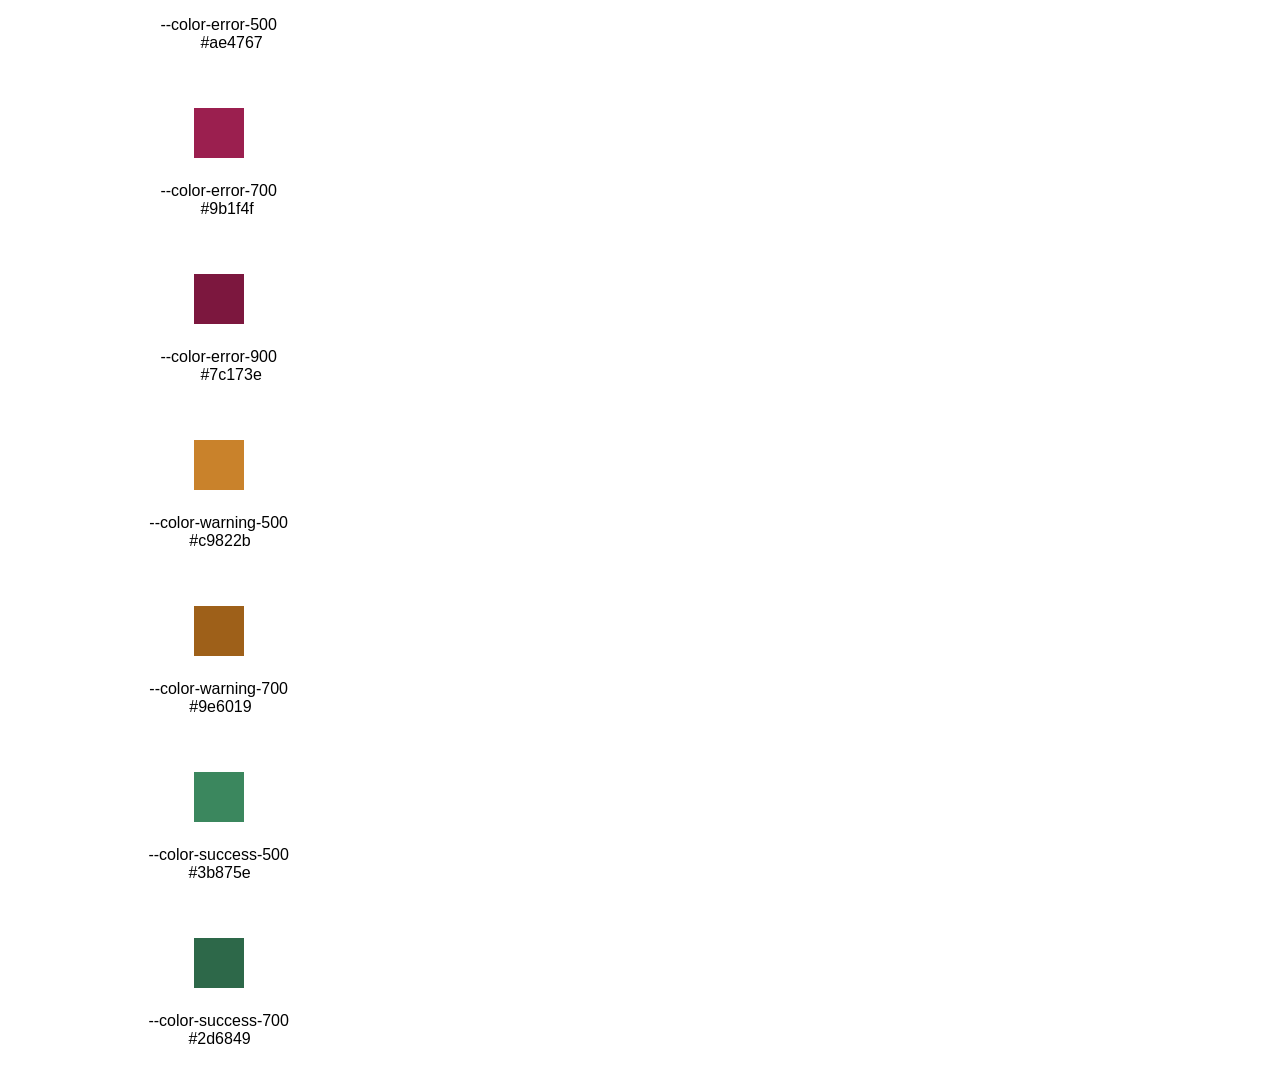
==== commit ed3742b4: "fix(01-tokens): add token labels for typography tokens and display them as <dl> elements with <dt>/<" ====
--- a/design-system/01-tokens/index.html
+++ b/design-system/01-tokens/index.html
@@ -136,14 +136,78 @@
 
         <section id="typography">
             <h2>Typography</h2>
-            <div style="font-size: var(--font-size-3xl)">Lorem ipsum dolor</div>
-            <div style="font-size: var(--font-size-2xl)">Lorem ipsum dolor</div>
-            <div style="font-size: var(--font-size-xl)">Lorem ipsum dolor</div>
-            <div style="font-size: var(--font-size-lg)">Lorem ipsum dolor</div>
-            <div style="font-size: var(--font-size-base)">Lorem ipsum dolor</div>
-            <div style="font-size: var(--font-size-md)">Lorem ipsum dolor</div>
-            <div style="font-size: var(--font-size-sm)">Lorem ipsum dolor</div>
-            <div style="font-size: var(--font-size-xs)">Lorem ipsum dolor</div>
+
+            <article class="token-card" data-token="--font-size-5xl">
+                <div class="font-sample">Lorem ipsum</div>
+                <dl class="token-label">
+                    <dt class="var-name"></dt>
+                    <dd class="var-value"></dd>
+                </dl>
+            </article>
+
+            <article class="token-card" data-token="--font-size-4xl">
+                <div class="font-sample">Lorem ipsum</div>
+                <dl class="token-label">
+                    <dt class="var-name"></dt>
+                    <dd class="var-value"></dd>
+                </dl>
+            </article>
+
+            <article class="token-card" data-token="--font-size-3xl">
+                <div class="font-sample">Lorem ipsum dolor</div>
+                <dl class="token-label">
+                    <dt class="var-name"></dt>
+                    <dd class="var-value"></dd>
+                </dl>
+            </article>
+
+            <article class="token-card" data-token="--font-size-2xl">
+                <div class="font-sample">Lorem ipsum dolor</div>
+                <dl class="token-label">
+                    <dt class="var-name"></dt>
+                    <dd class="var-value"></dd>
+                </dl>
+            </article>
+
+            <article class="token-card" data-token="--font-size-xl">
+                <div class="font-sample">Lorem ipsum dolor</div>
+                <dl class="token-label">
+                    <dt class="var-name"></dt>
+                    <dd class="var-value"></dd>
+                </dl>
+            </article>
+
+            <article class="token-card" data-token="--font-size-lg">
+                <div class="font-sample">Lorem ipsum dolor</div>
+                <dl class="token-label">
+                    <dt class="var-name"></dt>
+                    <dd class="var-value"></dd>
+                </dl>
+            </article>
+
+            <article class="token-card" data-token="--font-size-base">
+                <div class="font-sample">Lorem ipsum dolor</div>
+                <dl class="token-label">
+                    <dt class="var-name"></dt>
+                    <dd class="var-value"></dd>
+                </dl>
+            </article>
+
+            <article class="token-card" data-token="--font-size-sm">
+                <div class="font-sample">Lorem ipsum dolor</div>
+                <dl class="token-label">
+                    <dt class="var-name"></dt>
+                    <dd class="var-value"></dd>
+                </dl>
+            </article>
+
+            <article class="token-card" data-token="--font-size-xs">
+                <div class="font-sample">Lorem ipsum dolor</div>
+                <dl class="token-label">
+                    <dt class="var-name"></dt>
+                    <dd class="var-value"></dd>
+                </dl>
+            </article>
         </section>
 
         <section id="spacing">
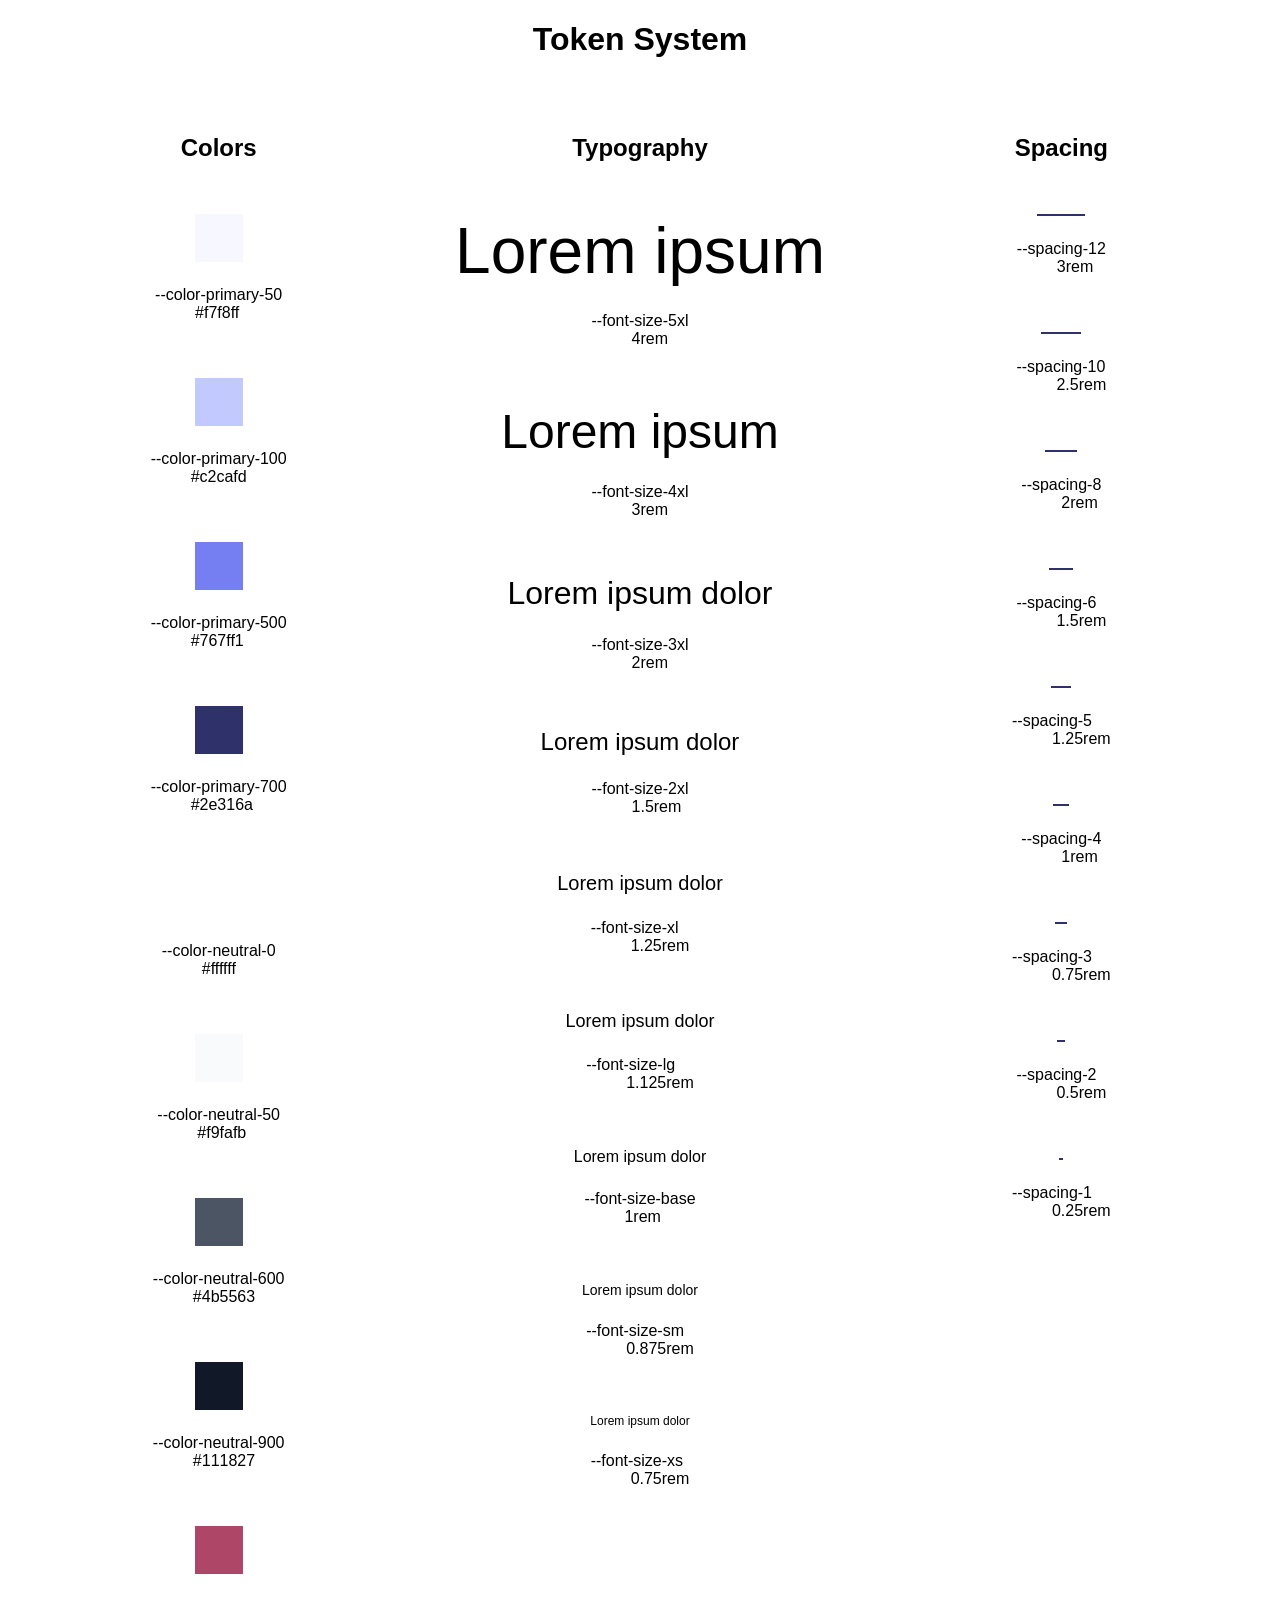
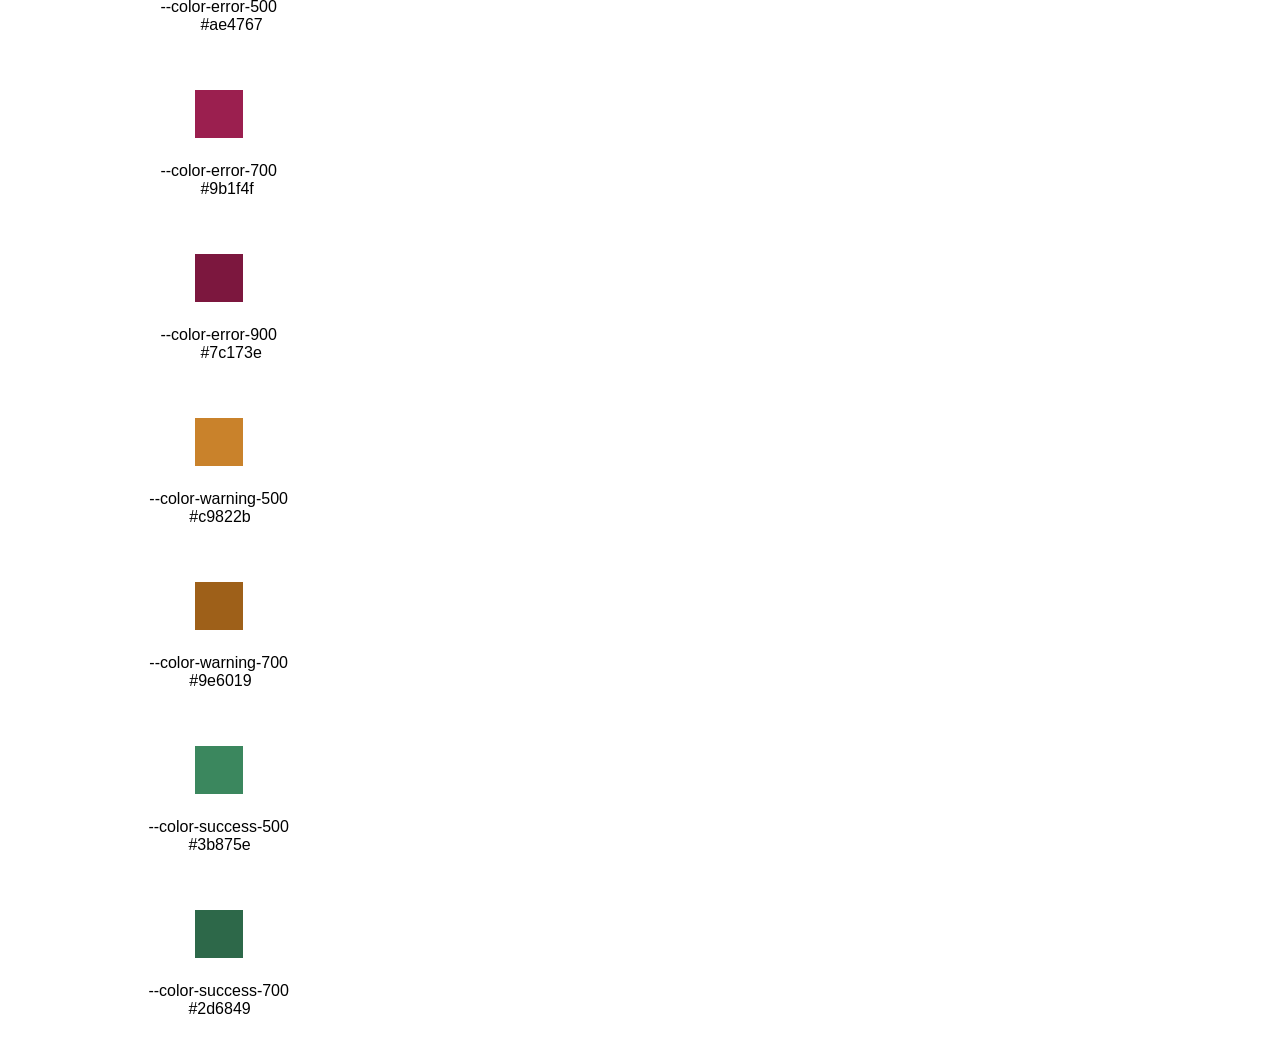
==== commit 84b8f9ad: "fix(tokens-01): wrap existing html body content in <main>" ====
--- a/design-system/01-tokens/index.html
+++ b/design-system/01-tokens/index.html
@@ -9,282 +9,251 @@
 </head>
 <body>
 
-    <h1>Token System</h1>
-    <div class="token-grid">
-        <section id="colors">
-            <h2>Colors</h2>
-            <article class="token-card" data-token="--color-primary-50">
-                <div class="color-swatch"></div>
-                <dl class="token-label">
-                    <dt class="var-name"></dt>
-                    <dd class="var-value"></dd>
-                </dl>
-            </article>
-
-            <article class="token-card" data-token="--color-primary-100">
-                <div class="color-swatch"></div>
-                <dl class="token-label">
-                    <dt class="var-name"></dt>
-                    <dd class="var-value"></dd>
-                </dl>
-            </article>
-
-            <article class="token-card" data-token="--color-primary-500">
-                <div class="color-swatch"></div>
-                <dl class="token-label">
-                    <dt class="var-name"></dt>
-                    <dd class="var-value"></dd>
-                </dl>
-            </article>
-
-            <article class="token-card" data-token="--color-primary-700">
-                <div class="color-swatch"></div>
-                <dl class="token-label">
-                    <dt class="var-name"></dt>
-                    <dd class="var-value"></dd>
-                </dl>
-            </article>
-
-            <article class="token-card" data-token="--color-neutral-0">
-                <div class="color-swatch"></div>
-                <dl class="token-label">
-                    <dt class="var-name"></dt>
-                    <dd class="var-value"></dd>
-                </dl>
-            </article>
-
-            <article class="token-card" data-token="--color-neutral-50">
-                <div class="color-swatch"></div>
-                <dl class="token-label">
-                    <dt class="var-name"></dt>
-                    <dd class="var-value"></dd>
-                </dl>
-            </article>
-
-            <article class="token-card" data-token="--color-neutral-600">
-                <div class="color-swatch"></div>
-                <dl class="token-label">
-                    <dt class="var-name"></dt>
-                    <dd class="var-value"></dd>
-                </dl>
-            </article>
-
-            <article class="token-card" data-token="--color-neutral-900">
-                <div class="color-swatch"></div>
-                <dl class="token-label">
-                    <dt class="var-name"></dt>
-                    <dd class="var-value"></dd>
-                </dl>
-            </article>
-
-            <article class="token-card" data-token="--color-error-500">
-                <div class="color-swatch"></div>
-                <dl class="token-label">
-                    <dt class="var-name"></dt>
-                    <dd class="var-value"></dd>
-                </dl>
-            </article>
-
-            <article class="token-card" data-token="--color-error-700">
-                <div class="color-swatch"></div>
-                <dl class="token-label">
-                    <dt class="var-name"></dt>
-                    <dd class="var-value"></dd>
-                </dl>
-            </article>
-
-            <article class="token-card" data-token="--color-error-900">
-                <div class="color-swatch"></div>
-                <dl class="token-label">
-                    <dt class="var-name"></dt>
-                    <dd class="var-value"></dd>
-                </dl>
-            </article>
-
-            <article class="token-card" data-token="--color-warning-500">
-                <div class="color-swatch"></div>
-                <dl class="token-label">
-                    <dt class="var-name"></dt>
-                    <dd class="var-value"></dd>
-                </dl>
-            </article>
-
-            <article class="token-card" data-token="--color-warning-700">
-                <div class="color-swatch"></div>
-                <dl class="token-label">
-                    <dt class="var-name"></dt>
-                    <dd class="var-value"></dd>
-                </dl>
-            </article>
-
-            <article class="token-card" data-token="--color-success-500">
-                <div class="color-swatch"></div>
-                <dl class="token-label">
-                    <dt class="var-name"></dt>
-                    <dd class="var-value"></dd>
-                </dl>
-            </article>
-
-            <article class="token-card" data-token="--color-success-700">
-                <div class="color-swatch"></div>
-                <dl class="token-label">
-                    <dt class="var-name"></dt>
-                    <dd class="var-value"></dd>
-                </dl>
-            </article>
-        </section>
-
-        <section id="typography">
-            <h2>Typography</h2>
-
-            <article class="token-card" data-token="--font-size-5xl">
-                <div class="font-sample">Lorem ipsum</div>
-                <dl class="token-label">
-                    <dt class="var-name"></dt>
-                    <dd class="var-value"></dd>
-                </dl>
-            </article>
-
-            <article class="token-card" data-token="--font-size-4xl">
-                <div class="font-sample">Lorem ipsum</div>
-                <dl class="token-label">
-                    <dt class="var-name"></dt>
-                    <dd class="var-value"></dd>
-                </dl>
-            </article>
-
-            <article class="token-card" data-token="--font-size-3xl">
-                <div class="font-sample">Lorem ipsum dolor</div>
-                <dl class="token-label">
-                    <dt class="var-name"></dt>
-                    <dd class="var-value"></dd>
-                </dl>
-            </article>
-
-            <article class="token-card" data-token="--font-size-2xl">
-                <div class="font-sample">Lorem ipsum dolor</div>
-                <dl class="token-label">
-                    <dt class="var-name"></dt>
-                    <dd class="var-value"></dd>
-                </dl>
-            </article>
-
-            <article class="token-card" data-token="--font-size-xl">
-                <div class="font-sample">Lorem ipsum dolor</div>
-                <dl class="token-label">
-                    <dt class="var-name"></dt>
-                    <dd class="var-value"></dd>
-                </dl>
-            </article>
-
-            <article class="token-card" data-token="--font-size-lg">
-                <div class="font-sample">Lorem ipsum dolor</div>
-                <dl class="token-label">
-                    <dt class="var-name"></dt>
-                    <dd class="var-value"></dd>
-                </dl>
-            </article>
-
-            <article class="token-card" data-token="--font-size-base">
-                <div class="font-sample">Lorem ipsum dolor</div>
-                <dl class="token-label">
-                    <dt class="var-name"></dt>
-                    <dd class="var-value"></dd>
-                </dl>
-            </article>
-
-            <article class="token-card" data-token="--font-size-sm">
-                <div class="font-sample">Lorem ipsum dolor</div>
-                <dl class="token-label">
-                    <dt class="var-name"></dt>
-                    <dd class="var-value"></dd>
-                </dl>
-            </article>
-
-            <article class="token-card" data-token="--font-size-xs">
-                <div class="font-sample">Lorem ipsum dolor</div>
-                <dl class="token-label">
-                    <dt class="var-name"></dt>
-                    <dd class="var-value"></dd>
-                </dl>
-            </article>
-        </section>
-
-        <section id="spacing">
-            <h2>Spacing</h2>
-            <article class="token-card" data-token="--spacing-12">
-                <div class="spacing-bar" style="width: var(--spacing-12)"></div>
-                <dl class="token-label">
-                    <dt class="var-name"></dt>
-                    <dd class="var-value"></dd>
-                </dl>
-            </article>
-
-            <article class="token-card" data-token="--spacing-10">
-                <div class="spacing-bar" style="width: var(--spacing-10)"></div>
-                <dl class="token-label">
-                    <dt class="var-name"></dt>
-                    <dd class="var-value"></dd>
-                </dl>
-            </article>
-
-            <article class="token-card" data-token="--spacing-8">
-                <div class="spacing-bar" style="width: var(--spacing-8)"></div>
-                <dl class="token-label">
-                    <dt class="var-name"></dt>
-                    <dd class="var-value"></dd>
-                </dl>
-            </article>
-
-            <article class="token-card" data-token="--spacing-6">
-                <div class="spacing-bar" style="width: var(--spacing-6)"></div>
-                <dl class="token-label">
-                    <dt class="var-name"></dt>
-                    <dd class="var-value"></dd>
-                </dl>
-            </article>
-
-            <article class="token-card" data-token="--spacing-5">
-                <div class="spacing-bar" style="width: var(--spacing-5)"></div>
-                <dl class="token-label">
-                    <dt class="var-name"></dt>
-                    <dd class="var-value"></dd>
-                </dl>
-            </article>
-
-            <article class="token-card" data-token="--spacing-4">
-                <div class="spacing-bar" style="width: var(--spacing-4)"></div>
-                <dl class="token-label">
-                    <dt class="var-name"></dt>
-                    <dd class="var-value"></dd>
-                </dl>
-            </article>
-
-            <article class="token-card" data-token="--spacing-3">
-                <div class="spacing-bar" style="width: var(--spacing-3)"></div>
-                <dl class="token-label">
-                    <dt class="var-name"></dt>
-                    <dd class="var-value"></dd>
-                </dl>
-            </article>
-
-            <article class="token-card" data-token="--spacing-2">
-                <div class="spacing-bar" style="width: var(--spacing-2)"></div>
-                <dl class="token-label">
-                    <dt class="var-name"></dt>
-                    <dd class="var-value"></dd>
-                </dl>
-            </article>
-
-            <article class="token-card" data-token="--spacing-1">
-                <div class="spacing-bar" style="width: var(--spacing-1)"></div>
-                <dl class="token-label">
-                    <dt class="var-name"></dt>
-                    <dd class="var-value"></dd>
-                </dl>
-            </article>
-        </section>
-    </div>
+    <main>
+        <h1>Token System</h1>
+        <div class="token-grid">
+            <section id="colors">
+                <h2>Colors</h2>
+                <article class="token-card" data-token="--color-primary-50">
+                    <div class="color-swatch"></div>
+                    <dl class="token-label">
+                        <dt class="var-name"></dt>
+                        <dd class="var-value"></dd>
+                    </dl>
+                </article>
+                <article class="token-card" data-token="--color-primary-100">
+                    <div class="color-swatch"></div>
+                    <dl class="token-label">
+                        <dt class="var-name"></dt>
+                        <dd class="var-value"></dd>
+                    </dl>
+                </article>
+                <article class="token-card" data-token="--color-primary-500">
+                    <div class="color-swatch"></div>
+                    <dl class="token-label">
+                        <dt class="var-name"></dt>
+                        <dd class="var-value"></dd>
+                    </dl>
+                </article>
+                <article class="token-card" data-token="--color-primary-700">
+                    <div class="color-swatch"></div>
+                    <dl class="token-label">
+                        <dt class="var-name"></dt>
+                        <dd class="var-value"></dd>
+                    </dl>
+                </article>
+                <article class="token-card" data-token="--color-neutral-0">
+                    <div class="color-swatch"></div>
+                    <dl class="token-label">
+                        <dt class="var-name"></dt>
+                        <dd class="var-value"></dd>
+                    </dl>
+                </article>
+                <article class="token-card" data-token="--color-neutral-50">
+                    <div class="color-swatch"></div>
+                    <dl class="token-label">
+                        <dt class="var-name"></dt>
+                        <dd class="var-value"></dd>
+                    </dl>
+                </article>
+                <article class="token-card" data-token="--color-neutral-600">
+                    <div class="color-swatch"></div>
+                    <dl class="token-label">
+                        <dt class="var-name"></dt>
+                        <dd class="var-value"></dd>
+                    </dl>
+                </article>
+                <article class="token-card" data-token="--color-neutral-900">
+                    <div class="color-swatch"></div>
+                    <dl class="token-label">
+                        <dt class="var-name"></dt>
+                        <dd class="var-value"></dd>
+                    </dl>
+                </article>
+                <article class="token-card" data-token="--color-error-500">
+                    <div class="color-swatch"></div>
+                    <dl class="token-label">
+                        <dt class="var-name"></dt>
+                        <dd class="var-value"></dd>
+                    </dl>
+                </article>
+                <article class="token-card" data-token="--color-error-700">
+                    <div class="color-swatch"></div>
+                    <dl class="token-label">
+                        <dt class="var-name"></dt>
+                        <dd class="var-value"></dd>
+                    </dl>
+                </article>
+                <article class="token-card" data-token="--color-error-900">
+                    <div class="color-swatch"></div>
+                    <dl class="token-label">
+                        <dt class="var-name"></dt>
+                        <dd class="var-value"></dd>
+                    </dl>
+                </article>
+                <article class="token-card" data-token="--color-warning-500">
+                    <div class="color-swatch"></div>
+                    <dl class="token-label">
+                        <dt class="var-name"></dt>
+                        <dd class="var-value"></dd>
+                    </dl>
+                </article>
+                <article class="token-card" data-token="--color-warning-700">
+                    <div class="color-swatch"></div>
+                    <dl class="token-label">
+                        <dt class="var-name"></dt>
+                        <dd class="var-value"></dd>
+                    </dl>
+                </article>
+                <article class="token-card" data-token="--color-success-500">
+                    <div class="color-swatch"></div>
+                    <dl class="token-label">
+                        <dt class="var-name"></dt>
+                        <dd class="var-value"></dd>
+                    </dl>
+                </article>
+                <article class="token-card" data-token="--color-success-700">
+                    <div class="color-swatch"></div>
+                    <dl class="token-label">
+                        <dt class="var-name"></dt>
+                        <dd class="var-value"></dd>
+                    </dl>
+                </article>
+            </section>
+            <section id="typography">
+                <h2>Typography</h2>
+                <article class="token-card" data-token="--font-size-5xl">
+                    <div class="font-sample">Lorem ipsum</div>
+                    <dl class="token-label">
+                        <dt class="var-name"></dt>
+                        <dd class="var-value"></dd>
+                    </dl>
+                </article>
+                <article class="token-card" data-token="--font-size-4xl">
+                    <div class="font-sample">Lorem ipsum</div>
+                    <dl class="token-label">
+                        <dt class="var-name"></dt>
+                        <dd class="var-value"></dd>
+                    </dl>
+                </article>
+                <article class="token-card" data-token="--font-size-3xl">
+                    <div class="font-sample">Lorem ipsum dolor</div>
+                    <dl class="token-label">
+                        <dt class="var-name"></dt>
+                        <dd class="var-value"></dd>
+                    </dl>
+                </article>
+                <article class="token-card" data-token="--font-size-2xl">
+                    <div class="font-sample">Lorem ipsum dolor</div>
+                    <dl class="token-label">
+                        <dt class="var-name"></dt>
+                        <dd class="var-value"></dd>
+                    </dl>
+                </article>
+                <article class="token-card" data-token="--font-size-xl">
+                    <div class="font-sample">Lorem ipsum dolor</div>
+                    <dl class="token-label">
+                        <dt class="var-name"></dt>
+                        <dd class="var-value"></dd>
+                    </dl>
+                </article>
+                <article class="token-card" data-token="--font-size-lg">
+                    <div class="font-sample">Lorem ipsum dolor</div>
+                    <dl class="token-label">
+                        <dt class="var-name"></dt>
+                        <dd class="var-value"></dd>
+                    </dl>
+                </article>
+                <article class="token-card" data-token="--font-size-base">
+                    <div class="font-sample">Lorem ipsum dolor</div>
+                    <dl class="token-label">
+                        <dt class="var-name"></dt>
+                        <dd class="var-value"></dd>
+                    </dl>
+                </article>
+                <article class="token-card" data-token="--font-size-sm">
+                    <div class="font-sample">Lorem ipsum dolor</div>
+                    <dl class="token-label">
+                        <dt class="var-name"></dt>
+                        <dd class="var-value"></dd>
+                    </dl>
+                </article>
+                <article class="token-card" data-token="--font-size-xs">
+                    <div class="font-sample">Lorem ipsum dolor</div>
+                    <dl class="token-label">
+                        <dt class="var-name"></dt>
+                        <dd class="var-value"></dd>
+                    </dl>
+                </article>
+            </section>
+            <section id="spacing">
+                <h2>Spacing</h2>
+                <article class="token-card" data-token="--spacing-12">
+                    <div class="spacing-bar" style="width: var(--spacing-12)"></div>
+                    <dl class="token-label">
+                        <dt class="var-name"></dt>
+                        <dd class="var-value"></dd>
+                    </dl>
+                </article>
+                <article class="token-card" data-token="--spacing-10">
+                    <div class="spacing-bar" style="width: var(--spacing-10)"></div>
+                    <dl class="token-label">
+                        <dt class="var-name"></dt>
+                        <dd class="var-value"></dd>
+                    </dl>
+                </article>
+                <article class="token-card" data-token="--spacing-8">
+                    <div class="spacing-bar" style="width: var(--spacing-8)"></div>
+                    <dl class="token-label">
+                        <dt class="var-name"></dt>
+                        <dd class="var-value"></dd>
+                    </dl>
+                </article>
+                <article class="token-card" data-token="--spacing-6">
+                    <div class="spacing-bar" style="width: var(--spacing-6)"></div>
+                    <dl class="token-label">
+                        <dt class="var-name"></dt>
+                        <dd class="var-value"></dd>
+                    </dl>
+                </article>
+                <article class="token-card" data-token="--spacing-5">
+                    <div class="spacing-bar" style="width: var(--spacing-5)"></div>
+                    <dl class="token-label">
+                        <dt class="var-name"></dt>
+                        <dd class="var-value"></dd>
+                    </dl>
+                </article>
+                <article class="token-card" data-token="--spacing-4">
+                    <div class="spacing-bar" style="width: var(--spacing-4)"></div>
+                    <dl class="token-label">
+                        <dt class="var-name"></dt>
+                        <dd class="var-value"></dd>
+                    </dl>
+                </article>
+                <article class="token-card" data-token="--spacing-3">
+                    <div class="spacing-bar" style="width: var(--spacing-3)"></div>
+                    <dl class="token-label">
+                        <dt class="var-name"></dt>
+                        <dd class="var-value"></dd>
+                    </dl>
+                </article>
+                <article class="token-card" data-token="--spacing-2">
+                    <div class="spacing-bar" style="width: var(--spacing-2)"></div>
+                    <dl class="token-label">
+                        <dt class="var-name"></dt>
+                        <dd class="var-value"></dd>
+                    </dl>
+                </article>
+                <article class="token-card" data-token="--spacing-1">
+                    <div class="spacing-bar" style="width: var(--spacing-1)"></div>
+                    <dl class="token-label">
+                        <dt class="var-name"></dt>
+                        <dd class="var-value"></dd>
+                    </dl>
+                </article>
+            </section>
+        </div>
+    </main>
     
     <script src="main.js"></script>
 </body>
--- a/design-system/01-tokens/tokens.css
+++ b/design-system/01-tokens/tokens.css
@@ -46,7 +46,6 @@
     --line-height-relaxed: 1.75;
 
     /* Spacing */
-    --spacing-0:  0.125rem;
     --spacing-1:  0.25rem;  /* 4px */
     --spacing-2:  0.5rem;   /* 8px */
     --spacing-3:  0.75rem;  /* 12px */
@@ -56,6 +55,8 @@
     --spacing-8:  2rem;     /* 32px */
     --spacing-10: 2.5rem;   /* 40px */
     --spacing-12: 3rem;     /* 48px */
+
+    --border-thickness: 0.125rem;   /* 2px — hamburger bars, emphasis underlines */
 
     /* Border radius */
     --radius-sm:   0.25rem;  /* 4px */
--- a/design-system/01-tokens/styles.css
+++ b/design-system/01-tokens/styles.css
@@ -25,8 +25,8 @@
 }
 
 .color-swatch {
-    height: 50px;
-    width: 50px
+    height: var(--spacing-12);
+    width: var(--spacing-12)
 }
 
 .token-card {
